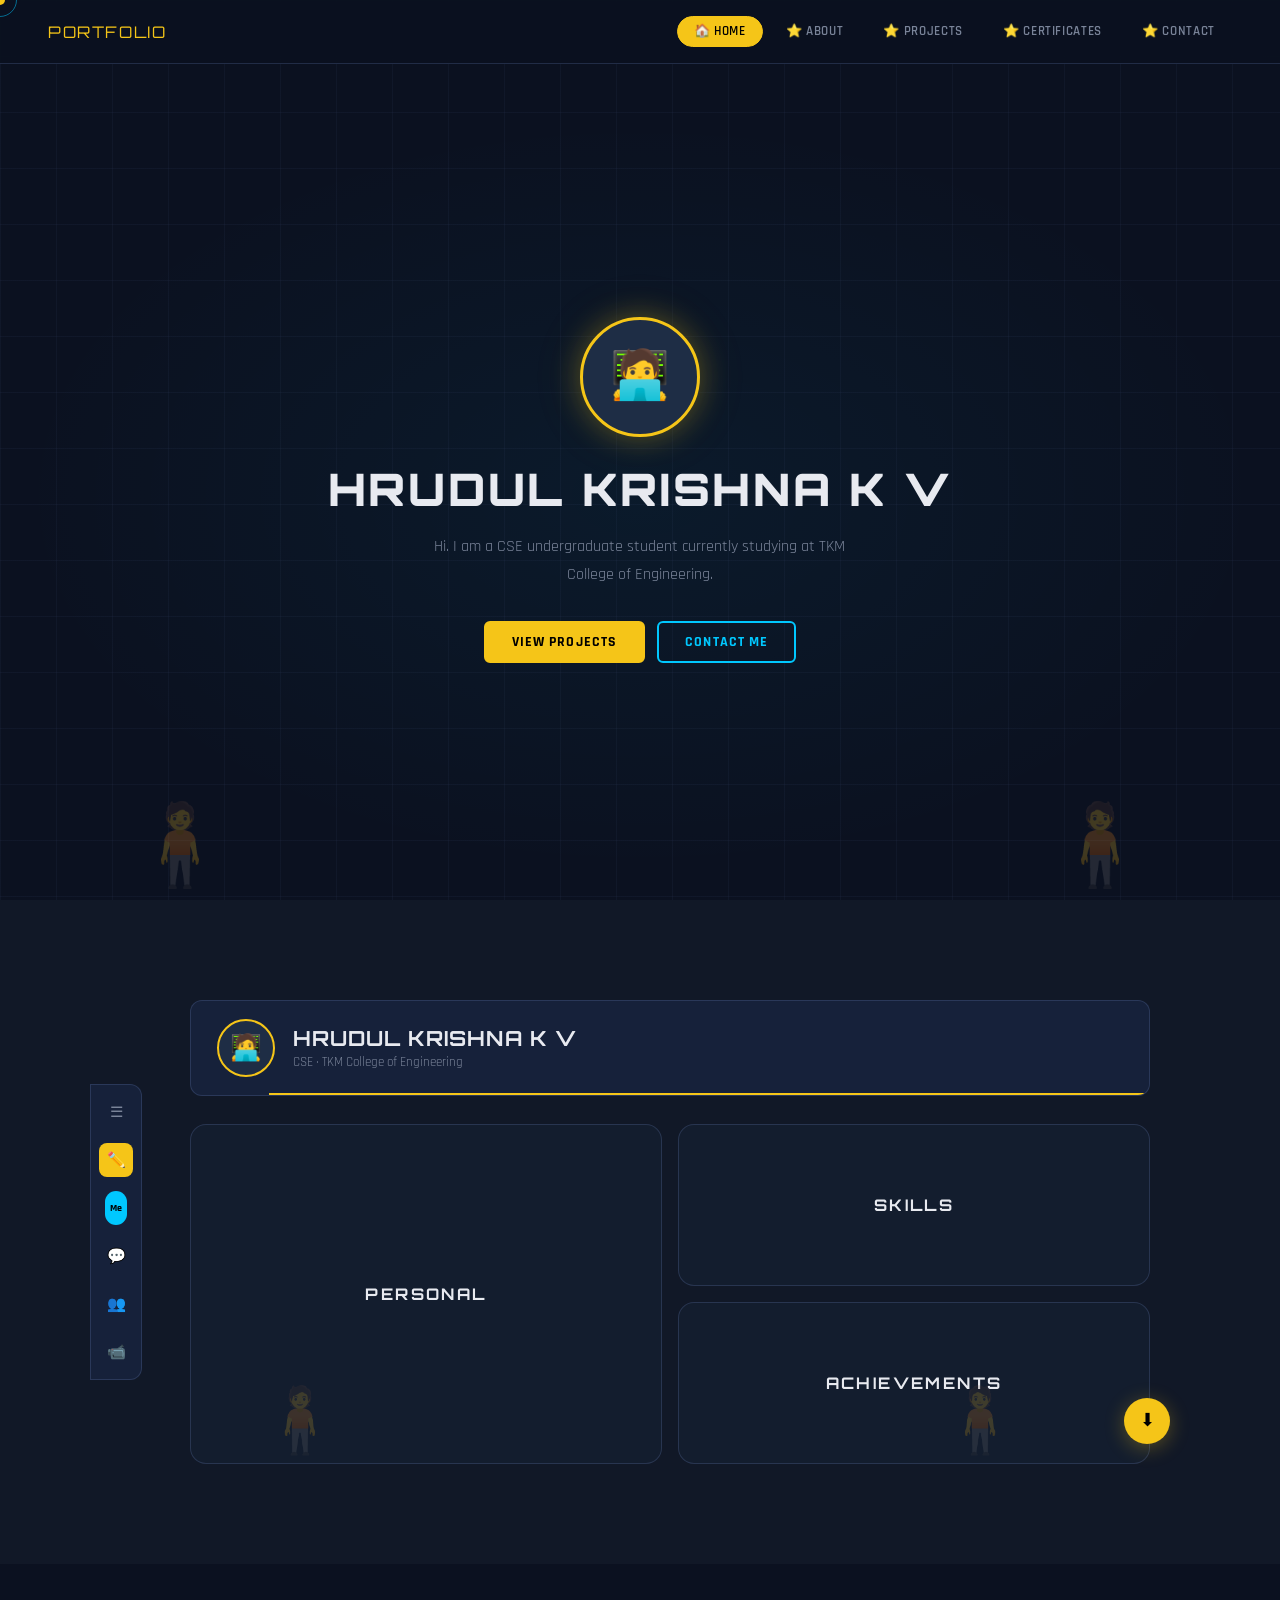
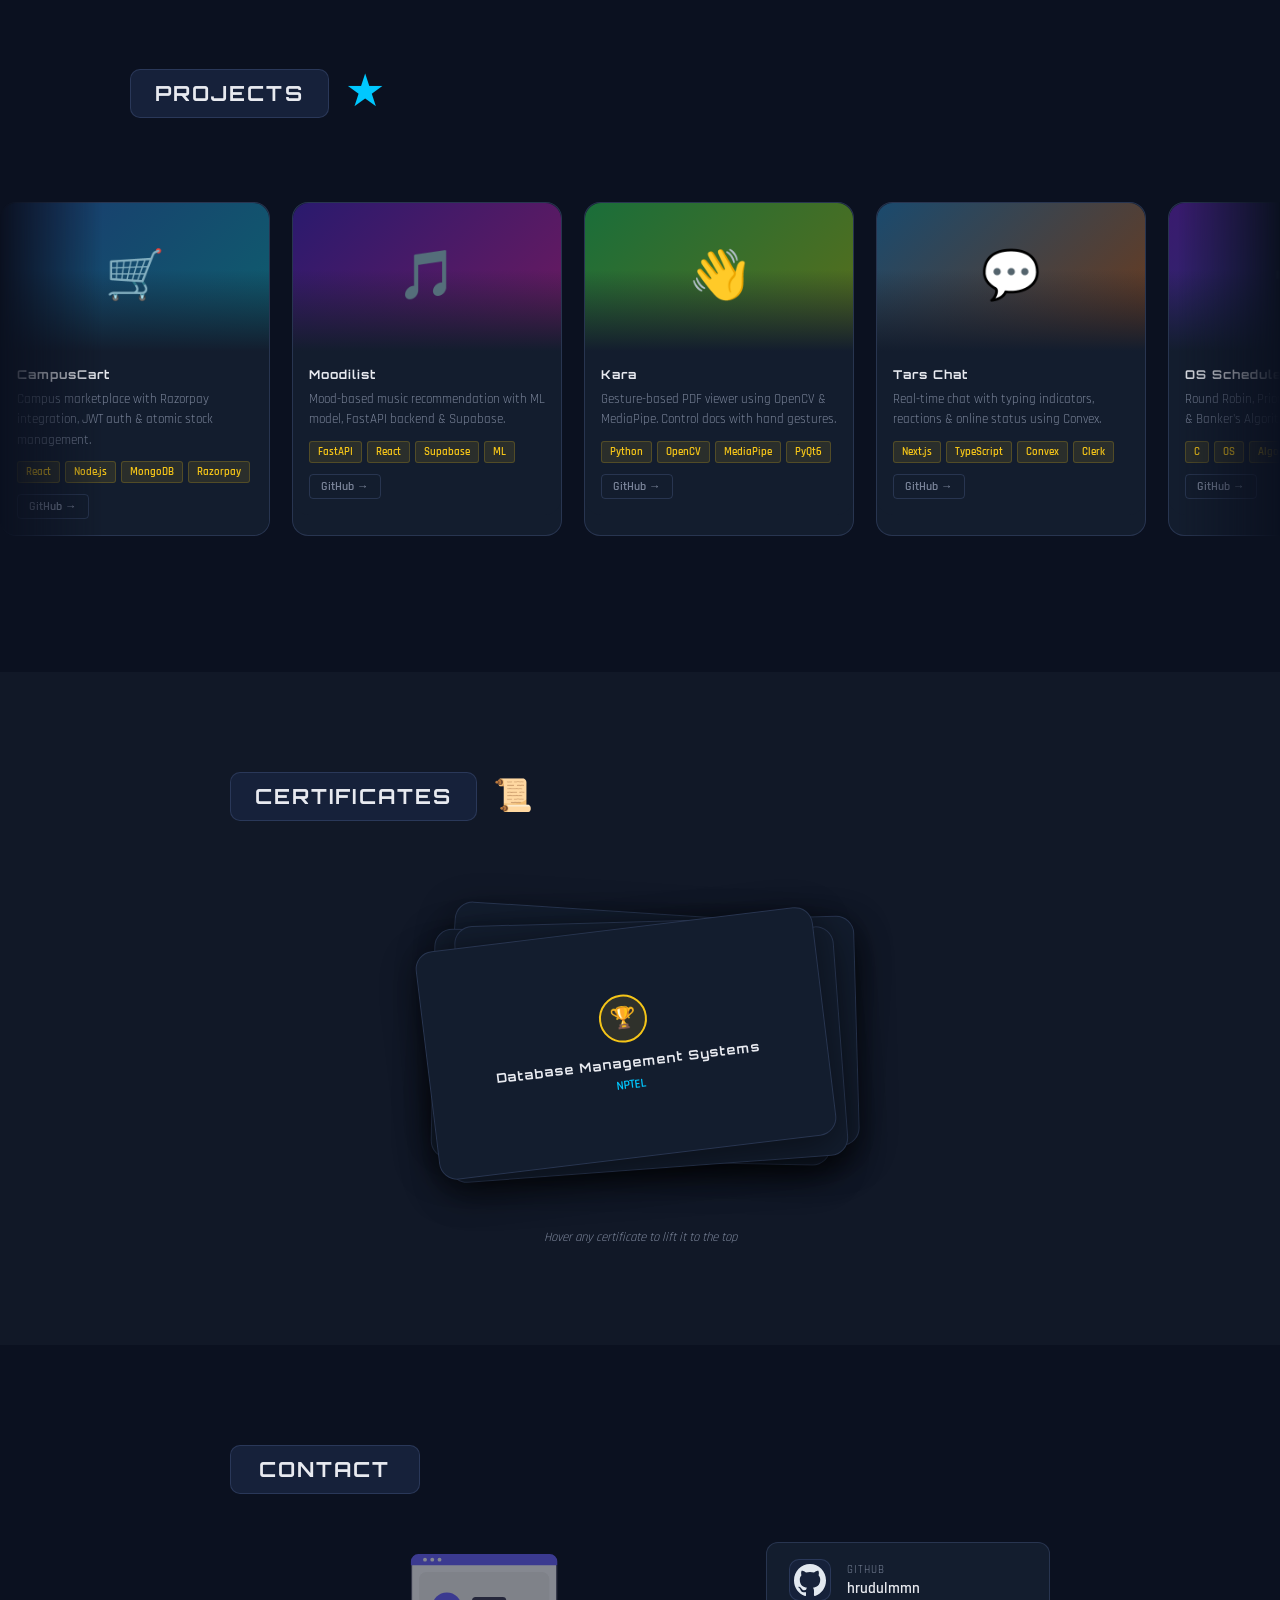
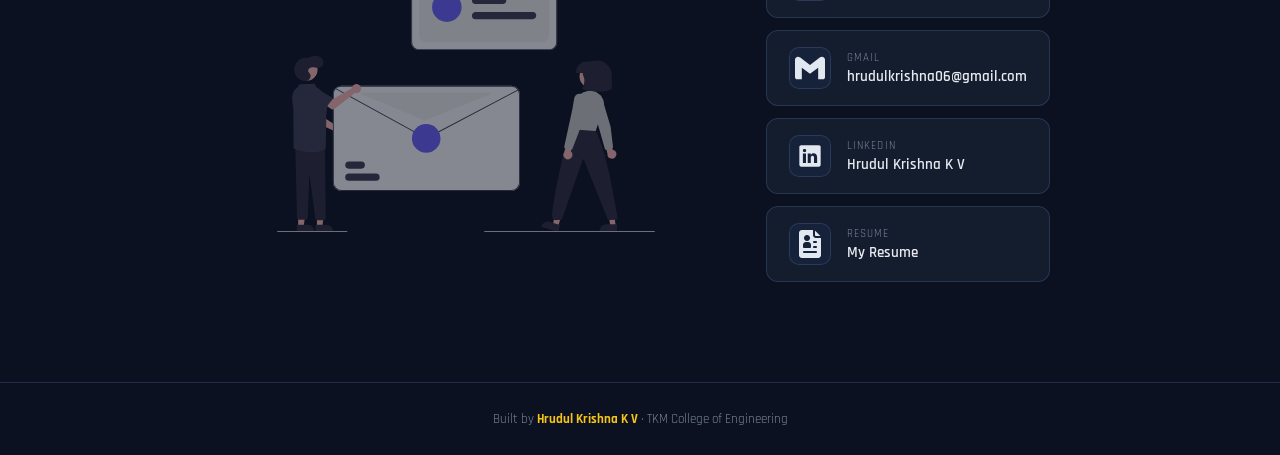
==== portfolio/index.html @ 69295b44 "vibecoded upgrade" ====
<!DOCTYPE html>
<html lang="en">
<head>
  <meta charset="UTF-8"/>
  <meta name="viewport" content="width=device-width, initial-scale=1.0"/>
  <title>Hrudul Krishna K V — Portfolio</title>

  <!-- Google Fonts -->
  <link href="https://fonts.googleapis.com/css2?family=Orbitron:wght@700;900&family=Rajdhani:wght@400;500;600;700&display=swap" rel="stylesheet"/>

  <!-- CSS — base first, then per-section -->
  <link rel="stylesheet" href="css/base.css"/>
  <link rel="stylesheet" href="css/hero.css"/>
  <link rel="stylesheet" href="css/about.css"/>
  <link rel="stylesheet" href="css/projects.css"/>
  <link rel="stylesheet" href="css/certificates.css"/>
  <link rel="stylesheet" href="css/contact.css"/>
</head>
<body>

  <!-- Custom cursor elements -->
  <div class="cursor" id="cur"></div>
  <div class="cursor-ring" id="ring"></div>

  <!-- Navigation -->
  <nav>
    <a href="#hero" class="nav-logo">PORTFOLIO</a>
    <div class="nav-links">
      <a href="#hero"         class="active">🏠 Home</a>
      <a href="#about">⭐ About</a>
      <a href="#projects">⭐ Projects</a>
      <a href="#certificates">⭐ Certificates</a>
      <a href="#contact">⭐ Contact</a>
    </div>
  </nav>

  <!-- ═══ SECTIONS ═══
       Each section lives in its own file under sections/.
       In a plain HTML setup they are pasted here directly.
       If you migrate to a framework (React / Next.js / Astro),
       each sections/*.html becomes its own component file.
  ══════════════════════ -->

  <!-- Hero -->
  <section id="hero">
    <div class="grid-bg"></div>
    <div class="hero-content">
      <div class="hero-avatar">🧑‍💻</div>
      <h1 class="hero-name">HRUDUL KRISHNA K V</h1>
      <p class="hero-sub">Hi. I am a CSE undergraduate student currently studying at TKM College of Engineering.</p>
      <div class="hero-btns">
        <a href="#projects" class="btn btn-y">View Projects</a>
        <a href="#contact"  class="btn btn-b">Contact Me</a>
      </div>
    </div>
    <div class="hero-figs">
      <div class="fig fig-l">🧍</div>
      <div class="fig fig-r">🧍</div>
    </div>
  </section>

  <!-- About -->
  <section id="about">
    <div class="about-inner">
      <div class="sidebar">
        <div class="si">☰</div>
        <div class="si active">✏️</div>
        <div class="si blue">Me</div>
        <div class="si">💬</div>
        <div class="si">👥</div>
        <div class="si">📹</div>
      </div>
      <div style="padding-left:60px;">
        <div class="about-header reveal">
          <div class="about-av">🧑‍💻</div>
          <div>
            <div class="about-name">HRUDUL KRISHNA K V</div>
            <div class="about-sub">CSE · TKM College of Engineering</div>
          </div>
        </div>
        <div class="about-grid reveal">
          <div class="acard personal"><div class="acard-label">PERSONAL</div></div>
          <div class="acard"><div class="acard-label">SKILLS</div></div>
          <div class="acard"><div class="acard-label">ACHIEVEMENTS</div></div>
        </div>
        <a href="#" class="dl-btn" title="Download Resume">⬇</a>
      </div>
      <div class="about-figs">
        <div class="afig afig-l">🧍</div>
        <div class="afig afig-r">🧍</div>
      </div>
    </div>
  </section>

  <!-- Projects -->
  <section id="projects">
    <div class="proj-inner">
      <div class="proj-header reveal">
        <div class="proj-title-box"><span>PROJECTS</span></div>
        <span class="star">★</span>
      </div>
    </div>
    <div class="stream-wrap reveal">
      <div class="stream-track" id="streamTrack"></div>
    </div>
  </section>

  <!-- Certificates -->
  <section id="certificates">
    <div class="cert-inner">
      <div class="cert-header reveal">
        <div class="cert-title-box"><span>CERTIFICATES</span></div>
        <span style="font-size:2rem;">📜</span>
      </div>
      <div class="cert-pile-area reveal" id="certPile"></div>
      <p class="cert-pile-hint">Hover any certificate to lift it to the top</p>
    </div>
  </section>

  <!-- Contact -->
  <section id="contact">
    <div class="cont-inner">
      <div class="cont-title-box reveal"><span>CONTACT</span></div>
      <div class="cont-grid reveal">
        <div class="cont-vis"><img src="images/undraw_team-chat_kjj8.svg"></div>
        <div class="cont-cards">
          <a href="https://github.com/hrudulmmn" target="_blank" class="citem">
            <div class="cicon"><img src="images/icons/github.svg"></div>
            <div><div class="clabel">GitHub</div><div class="cval">hrudulmmn</div></div>
          </a>
          <a href="mailto:hrudulkrishna06@gmail.com" class="citem">
            <div class="cicon"><img src="images/icons/gmail.svg"></div>
            <div><div class="clabel">Gmail</div><div class="cval">hrudulkrishna06@gmail.com</div></div>
          </a>
          <a href="https://linkedin.com/in/hrudul-krishna-k-v" target="_blank" class="citem">
            <div class="cicon"><img src="images/icons/linkedin.svg"></div>
            <div><div class="clabel">LinkedIn</div><div class="cval">Hrudul Krishna K V</div></div>
          </a>
          <a href="#" class="citem">
            <div class="cicon"><img src="images/icons/resume (1).png"></div>
            <div><div class="clabel">Resume</div><div class="cval">My Resume</div></div>
          </a>
        </div>
      </div>
    </div>
  </section>

  <footer>
    <p>Built by <span style="color:var(--accent);font-weight:700;">Hrudul Krishna K V</span> · TKM College of Engineering</p>
  </footer>

  <!-- JS — cursor first, then section scripts, nav last -->
  <script src="js/cursor.js"></script>
  <script src="js/projects.js"></script>
  <script src="js/certificates.js"></script>
  <script src="js/nav.js"></script>

</body>
</html>
---- portfolio/css/base.css ----
/* ── VARIABLES ── */
:root {
  --bg: #0b1120;
  --surface: #111827;
  --surface2: #16213a;
  --border: rgba(90,110,160,0.3);
  --accent: #f5c518;
  --accent2: #00c8ff;
  --text: #e8eaf0;
  --muted: #7a8499;
  --card: #131d2e;
}

/* ── RESET ── */
* { margin:0; padding:0; box-sizing:border-box; }
html { scroll-behavior:smooth; }
body {
  background: var(--bg);
  color: var(--text);
  font-family: 'Rajdhani', sans-serif;
  overflow-x: hidden;
  cursor: none;
}

/* ── CUSTOM CURSOR ── */
.cursor {
  width:10px; height:10px;
  background:var(--accent);
  border-radius:50%;
  position:fixed; pointer-events:none;
  z-index:9999;
  transform:translate(-50%,-50%);
  transition:transform .15s;
}
.cursor-ring {
  width:34px; height:34px;
  border:1.5px solid var(--accent2);
  border-radius:50%;
  position:fixed; pointer-events:none;
  z-index:9998;
  transform:translate(-50%,-50%);
  opacity:.5;
  transition:width .2s, height .2s;
}

/* ── NAV ── */
nav {
  position:fixed; top:0; left:0; right:0; z-index:200;
  display:flex; align-items:center; justify-content:space-between;
  padding:16px 48px;
  background:rgba(11,17,32,0.9);
  backdrop-filter:blur(14px);
  border-bottom:1px solid var(--border);
}
.nav-logo {
  font-family:'Orbitron',monospace;
  font-size:1rem; color:var(--accent);
  text-decoration:none; letter-spacing:.1em;
}
.nav-links { display:flex; gap:6px; }
.nav-links a {
  display:flex; align-items:center; gap:6px;
  padding:6px 16px; border-radius:20px;
  font-size:.82rem; font-weight:600; letter-spacing:.05em;
  text-decoration:none; color:var(--muted);
  border:1px solid transparent;
  transition:all .25s; text-transform:uppercase;
}
.nav-links a:hover,
.nav-links a.active { color:var(--text); background:var(--surface2); border-color:var(--border); }
.nav-links a.active  { background:var(--accent); color:#000; border-color:var(--accent); }

/* ── SHARED BUTTON ── */
.btn {
  padding:10px 26px; border-radius:6px;
  font-family:'Rajdhani', sans-serif;
  font-size:.88rem; font-weight:700; letter-spacing:.08em;
  text-decoration:none; text-transform:uppercase;
  transition:all .25s; cursor:none;
}
.btn-y { background:var(--accent); color:#000; border:2px solid var(--accent); }
.btn-y:hover { background:transparent; color:var(--accent); }
.btn-b { background:transparent; color:var(--accent2); border:2px solid var(--accent2); }
.btn-b:hover { background:var(--accent2); color:#000; }

/* ── SCROLL REVEAL ── */
.reveal { opacity:0; transform:translateY(28px); transition:opacity .7s, transform .7s; }
.reveal.visible { opacity:1; transform:none; }

/* ── KEYFRAMES ── */
@keyframes fadeUp   { from{opacity:0;transform:translateY(36px)} to{opacity:1;transform:none} }
@keyframes float    { 0%,100%{transform:translateY(0)} 50%{transform:translateY(-12px)} }
@keyframes spin     { from{transform:rotate(0)} to{transform:rotate(360deg)} }
@keyframes walkR    { from{transform:translateX(0)} to{transform:translateX(70px)} }
@keyframes walkL    { from{transform:scaleX(-1) translateX(0)} to{transform:scaleX(-1) translateX(70px)} }
@keyframes walkToCenter  { from{transform:translateX(0)} to{transform:translateX(90px)} }
@keyframes walkToCenterR { from{transform:scaleX(-1) translateX(0)} to{transform:scaleX(-1) translateX(90px)} }
@keyframes streamLeft    { 0%{transform:translateX(0)} 100%{transform:translateX(-50%)} }
---- portfolio/css/hero.css ----
/* ── HERO ── */
#hero {
  min-height:100vh;
  display:flex; flex-direction:column;
  align-items:center; justify-content:center;
  position:relative; overflow:hidden; padding-top:80px;
}

.grid-bg {
  position:absolute; inset:0;
  background:radial-gradient(ellipse 70% 60% at 50% 55%, rgba(0,200,255,.05) 0%, transparent 70%);
}
.grid-bg::before {
  content:''; position:absolute; inset:0;
  background-image:
    linear-gradient(rgba(90,110,160,.07) 1px, transparent 1px),
    linear-gradient(90deg, rgba(90,110,160,.07) 1px, transparent 1px);
  background-size:56px 56px;
}

.hero-content {
  position:relative; z-index:2;
  text-align:center;
  animation:fadeUp .9s ease both;
}

.hero-avatar {
  width:120px; height:120px; border-radius:50%;
  border:3px solid var(--accent);
  box-shadow:0 0 30px rgba(245,197,24,.3), 0 0 60px rgba(245,197,24,.08);
  margin:0 auto 24px;
  background:#1e2d45;
  display:flex; align-items:center; justify-content:center;
  font-size:3rem; overflow:hidden;
}
.hero-avatar img { width:100%; height:100%; object-fit:cover; }

.hero-name {
  font-family:'Orbitron', monospace;
  font-size:clamp(1.6rem, 3.5vw, 2.8rem);
  font-weight:900; letter-spacing:.06em; margin-bottom:16px;
}

.hero-sub {
  font-size:1rem; color:var(--muted);
  max-width:460px; margin:0 auto 32px; line-height:1.75;
}

.hero-btns { display:flex; gap:12px; justify-content:center; flex-wrap:wrap; }

/* Walking figures */
.hero-figs {
  position:absolute; bottom:0; left:0; right:0;
  display:flex; justify-content:space-between;
  padding:0 60px; pointer-events:none;
}
.fig { font-size:5rem; opacity:.22; }
.fig-l { animation:walkR 3s ease-in-out forwards; }
.fig-r { animation:walkL 3s ease-in-out forwards; }
---- portfolio/css/about.css ----
/* ── ABOUT ── */
#about {
  background:var(--surface);
  padding:100px 0;
  position:relative; overflow:hidden;
}

.about-inner {
  max-width:1100px; margin:0 auto;
  padding:0 40px; position:relative;
}

/* Sidebar */
.sidebar {
  position:absolute; left:0; top:50%; transform:translateY(-50%);
  background:var(--surface2); border:1px solid var(--border);
  border-radius:0 12px 12px 0; padding:10px 8px;
  display:flex; flex-direction:column; gap:14px; align-items:center; z-index:2;
}
.si {
  width:34px; height:34px;
  display:flex; align-items:center; justify-content:center;
  border-radius:8px; font-size:.95rem; color:var(--muted);
}
.si.active { background:var(--accent); color:#000; }
.si.blue {
  background:var(--accent2); color:#000;
  font-size:.6rem; font-weight:700;
  border-radius:20px; padding:2px 5px; width:auto;
}

/* Header bar */
.about-header {
  display:flex; align-items:center; gap:18px;
  background:var(--surface2); border:1px solid var(--border);
  border-radius:12px; padding:18px 26px;
  margin-bottom:28px; position:relative; overflow:hidden;
}
.about-header::after {
  content:''; position:absolute; bottom:0; left:78px; right:0;
  height:2px; background:var(--accent);
}
.about-av {
  width:58px; height:58px; border-radius:50%;
  border:2px solid var(--accent); background:#1e2d45;
  display:flex; align-items:center; justify-content:center;
  font-size:1.6rem; flex-shrink:0;
}
.about-name {
  font-family:'Orbitron', monospace;
  font-size:1.3rem; font-weight:700; letter-spacing:.05em;
}
.about-sub { color:var(--muted); font-size:.82rem; margin-top:3px; }

/* Grid — tall left card, two stacked right (matches Figma) */
.about-grid {
  display:grid;
  grid-template-columns:1fr 1fr;
  grid-template-rows:1fr 1fr;
  gap:16px; height:340px;
}
.acard {
  background:var(--card); border:1px solid var(--border);
  border-radius:16px; padding:28px;
  position:relative; overflow:hidden;
  transition:border-color .3s, transform .3s;
  display:flex; align-items:center; justify-content:center;
}
.acard:hover { border-color:var(--accent2); transform:translateY(-4px); }
.acard.personal { grid-row:1/3; }
.acard-label {
  font-family:'Orbitron', monospace;
  font-size:1rem; font-weight:700; letter-spacing:.15em; color:var(--text);
}

/* Download button */
.dl-btn {
  position:absolute; bottom:20px; right:20px;
  width:46px; height:46px; background:var(--accent); border-radius:50%;
  display:flex; align-items:center; justify-content:center;
  font-size:1.1rem; cursor:none; text-decoration:none; color:#000;
  transition:transform .2s, box-shadow .2s;
  box-shadow:0 4px 20px rgba(245,197,24,.3); z-index:5;
}
.dl-btn:hover { transform:scale(1.15); box-shadow:0 0 24px rgba(245,197,24,.6); }

/* Walking figures */
.about-figs {
  position:absolute; bottom:0; left:80px; right:80px;
  display:flex; justify-content:space-between; pointer-events:none;
}
.afig { font-size:4rem; opacity:.18; }
.afig-l { animation:walkToCenter 4s ease-in-out forwards; }
.afig-r { animation:walkToCenterR 4s ease-in-out forwards; }
---- portfolio/css/projects.css ----
/* ── PROJECTS ── */
#projects {
  background:var(--bg);
  padding:100px 0; overflow:hidden;
}

.proj-inner { max-width:1100px; margin:0 auto; padding:0 40px; }

.proj-header { display:flex; align-items:center; gap:16px; margin-bottom:44px; }

.proj-title-box {
  background:var(--surface2); border:1px solid var(--border);
  border-radius:10px; padding:10px 24px;
}
.proj-title-box span {
  font-family:'Orbitron', monospace;
  font-size:1.3rem; font-weight:700; letter-spacing:.1em;
}

.star {
  color:var(--accent2); font-size:2.8rem;
  animation:spin 8s linear infinite; display:inline-block;
}

/* Stream — fade edges */
.stream-wrap {
  position:relative; overflow:hidden; padding:36px 0;
  mask-image:linear-gradient(90deg, transparent 0%, black 8%, black 92%, transparent 100%);
  -webkit-mask-image:linear-gradient(90deg, transparent 0%, black 8%, black 92%, transparent 100%);
}
.stream-track {
  display:flex; gap:22px;
  animation:streamLeft 30s linear infinite;
  width:max-content;
}

/* Project card */
.pcard {
  flex-shrink:0; width:270px;
  background:var(--card); border:1px solid var(--border);
  border-radius:16px; overflow:visible;
  transition:transform .45s cubic-bezier(.34,1.56,.64,1), box-shadow .4s, border-color .3s;
  position:relative; cursor:none;
}
.pcard:hover {
  transform:scale(1.2) translateY(-18px);
  box-shadow:0 32px 64px rgba(0,200,255,.2), 0 0 0 1.5px var(--accent2);
  border-color:var(--accent2);
  z-index:10;
}

.pcard-thumb {
  height:148px; border-radius:16px 16px 0 0;
  position:relative; overflow:hidden;
  display:flex; align-items:center; justify-content:center; font-size:3rem;
}
.pcard-thumb::after {
  content:''; position:absolute; inset:0;
  background:linear-gradient(0deg, var(--card) 0%, transparent 55%);
}

.pcard-body {
  padding:16px; border-radius:0 0 16px 16px; background:var(--card);
}
.pcard-name {
  font-family:'Orbitron', monospace;
  font-size:.76rem; font-weight:700; letter-spacing:.08em; margin-bottom:7px;
}
.pcard-desc { font-size:.8rem; color:var(--muted); line-height:1.6; margin-bottom:11px; }

.ptags { display:flex; flex-wrap:wrap; gap:5px; }
.ptag {
  font-size:.67rem; padding:3px 8px; border-radius:3px;
  background:rgba(245,197,24,.1); color:var(--accent);
  border:1px solid rgba(245,197,24,.2); font-weight:600;
}

.plinks { display:flex; gap:8px; margin-top:11px; }
.plink {
  font-size:.72rem; padding:4px 11px; border-radius:4px;
  text-decoration:none; border:1px solid var(--border);
  color:var(--muted); transition:all .2s; font-weight:600;
}
.plink:hover { border-color:var(--accent2); color:var(--accent2); }
---- portfolio/css/certificates.css ----
/* ── CERTIFICATES ── */
#certificates {
  background:var(--surface);
  padding:100px 0;
}

.cert-inner { max-width:900px; margin:0 auto; padding:0 40px; }

.cert-header { display:flex; align-items:center; gap:16px; margin-bottom:50px; }

.cert-title-box {
  background:var(--surface2); border:1px solid var(--border);
  border-radius:10px; padding:10px 24px;
}
.cert-title-box span {
  font-family:'Orbitron', monospace;
  font-size:1.3rem; font-weight:700; letter-spacing:.1em;
}

/* Pile area */
.cert-pile-area {
  position:relative; height:340px;
  display:flex; align-items:center; justify-content:center;
}

.cert-pile-hint {
  text-align:center; color:var(--muted);
  font-size:.8rem; margin-top:18px; font-style:italic;
}

/* Individual certificate card — transform & z-index set via JS */
.ccard {
  position:absolute;
  width:400px; height:230px;
  background:var(--card); border:1px solid var(--border);
  border-radius:18px;
  display:flex; flex-direction:column; align-items:center; justify-content:center;
  padding:26px;
  box-shadow:0 10px 36px rgba(0,0,0,.45);
  cursor:none;
  transition:transform .5s cubic-bezier(.34,1.56,.64,1), box-shadow .4s, border-color .3s;
  left:50%; top:50%;
}
.ccard:hover {
  transform:translate(-50%,-68%) rotate(0deg) scale(1.06) !important;
  box-shadow:0 36px 72px rgba(0,200,255,.22);
  border-color:var(--accent2);
  z-index:30 !important;
}

.cbadge {
  width:48px; height:48px; border-radius:50%;
  background:rgba(245,197,24,.12); border:2px solid var(--accent);
  display:flex; align-items:center; justify-content:center;
  font-size:1.3rem; margin-bottom:12px;
}
.ctitle {
  font-family:'Orbitron', monospace;
  font-size:.8rem; font-weight:700; letter-spacing:.08em;
  text-align:center; margin-bottom:6px;
}
.cissuer { font-size:.78rem; color:var(--accent2); font-weight:600; }
---- portfolio/css/contact.css ----
/* ── CONTACT ── */
#contact {
  background:var(--bg);
  padding:100px 0;
}

.cont-inner { max-width:900px; margin:0 auto; padding:0 40px; }

.cont-title-box {
  background:var(--surface2); border:1px solid var(--border);
  border-radius:10px; padding:10px 28px;
  display:inline-block; margin-bottom:48px;
}
.cont-title-box span {
  font-family:'Orbitron', monospace;
  font-size:1.3rem; font-weight:700; letter-spacing:.1em;
}

.cont-grid {
  display:grid; grid-template-columns:2fr 1.2fr;
  gap:64px; align-items:center;
}

.cont-vis {
  font-size:7rem; opacity:.5;
  text-align:center; animation:float 5s ease-in-out infinite;
}

.cont-vis img{
  max-width:80%;
  max-height: 100%;
  object-fit: contain;
}

.cont-cards { display:flex; flex-direction:column; gap:12px; }

.citem {
  display:flex; align-items:center; gap:16px;
  padding:16px 22px; background:var(--card);
  border:1px solid var(--border); border-radius:12px;
  text-decoration:none; color:var(--text);
  transition:all .25s; cursor:none;
}
.citem img{
  max-width: 80%;
  max-height: 80%;
  object-fit: contain;
}
.citem:hover {
  border-color:var(--accent2);
  transform:translateX(8px);
  background:var(--surface2);
}

.cicon {
  width:42px; height:42px; border-radius:10px;
  background:var(--surface2); border:1px solid var(--border);
  display:flex; align-items:center; justify-content:center;
  font-size:1.2rem; flex-shrink:0;
}
.clabel {
  font-size:.68rem; color:var(--muted);
  text-transform:uppercase; letter-spacing:.1em; margin-bottom:2px;
}
.cval { font-size:.92rem; font-weight:600; }

/* ── FOOTER ── */
footer {
  text-align:center; padding:28px;
  color:var(--muted); font-size:.8rem;
  border-top:1px solid var(--border);
}
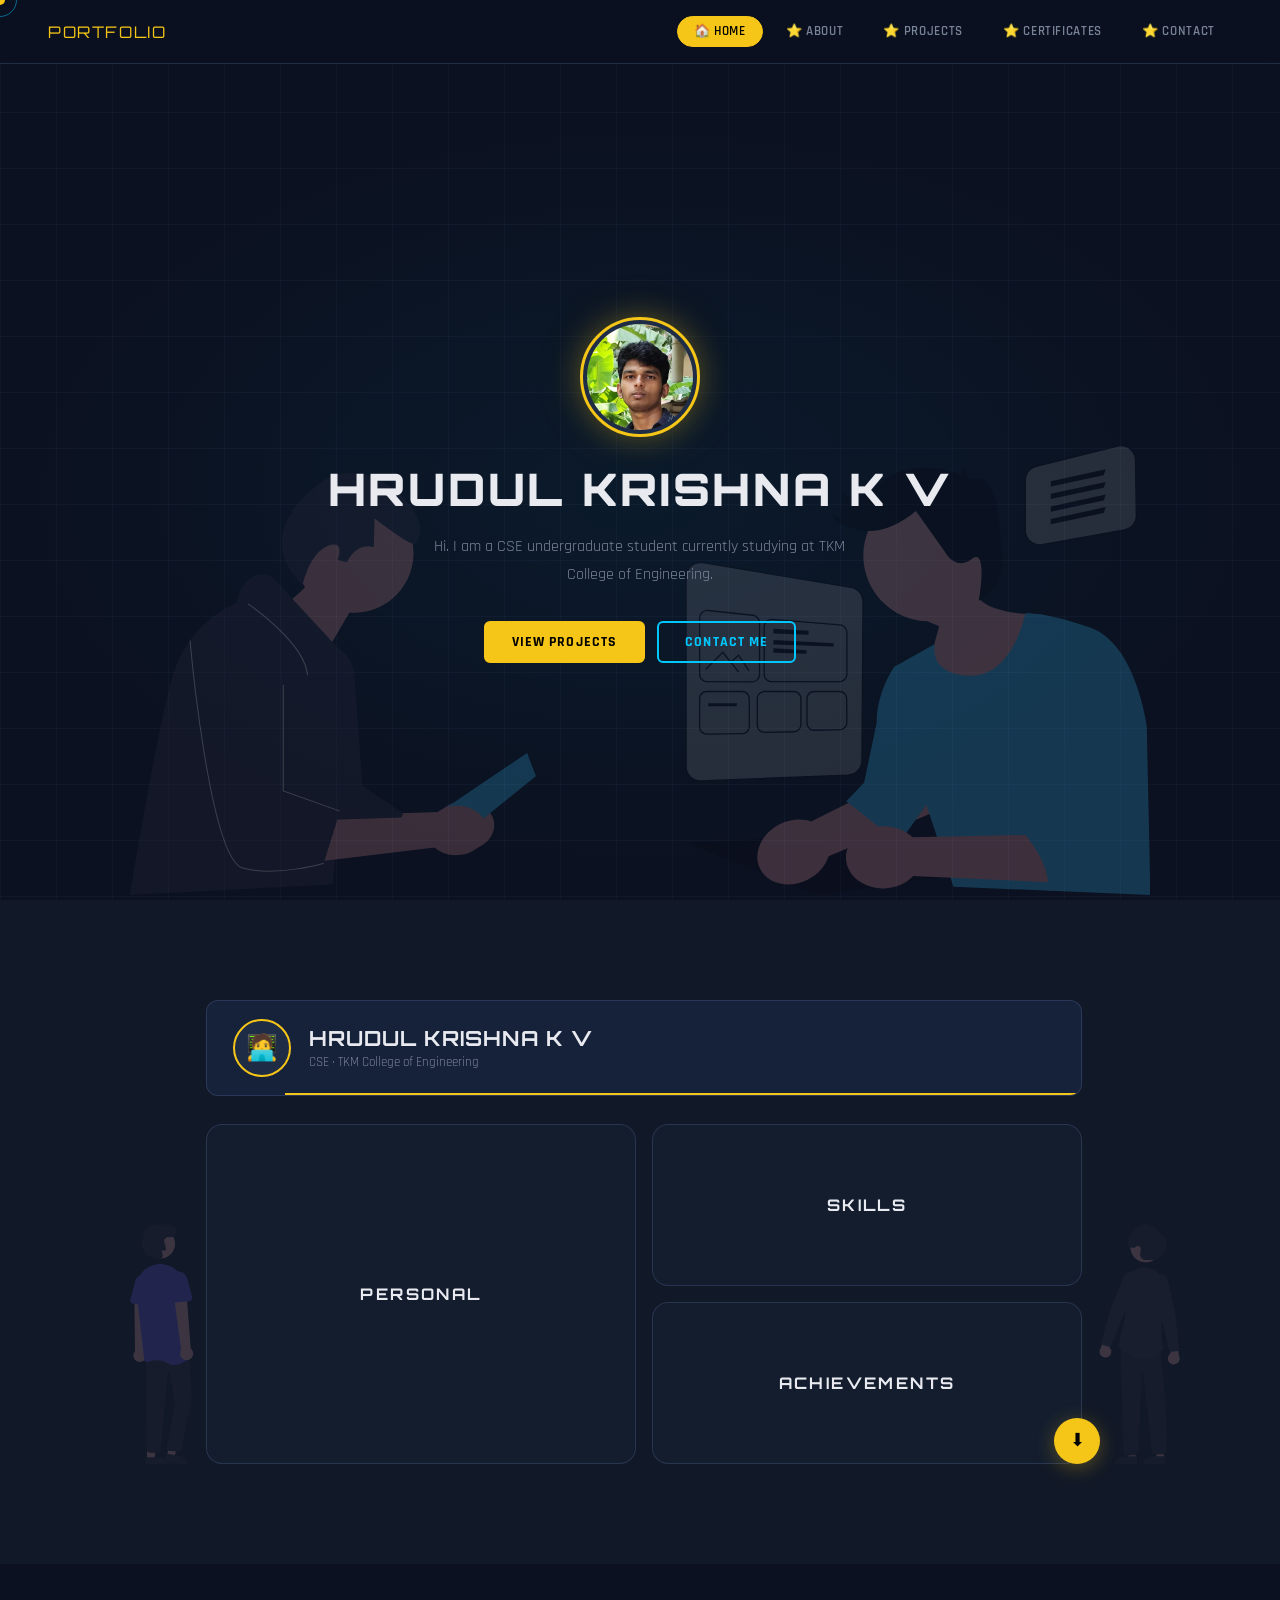
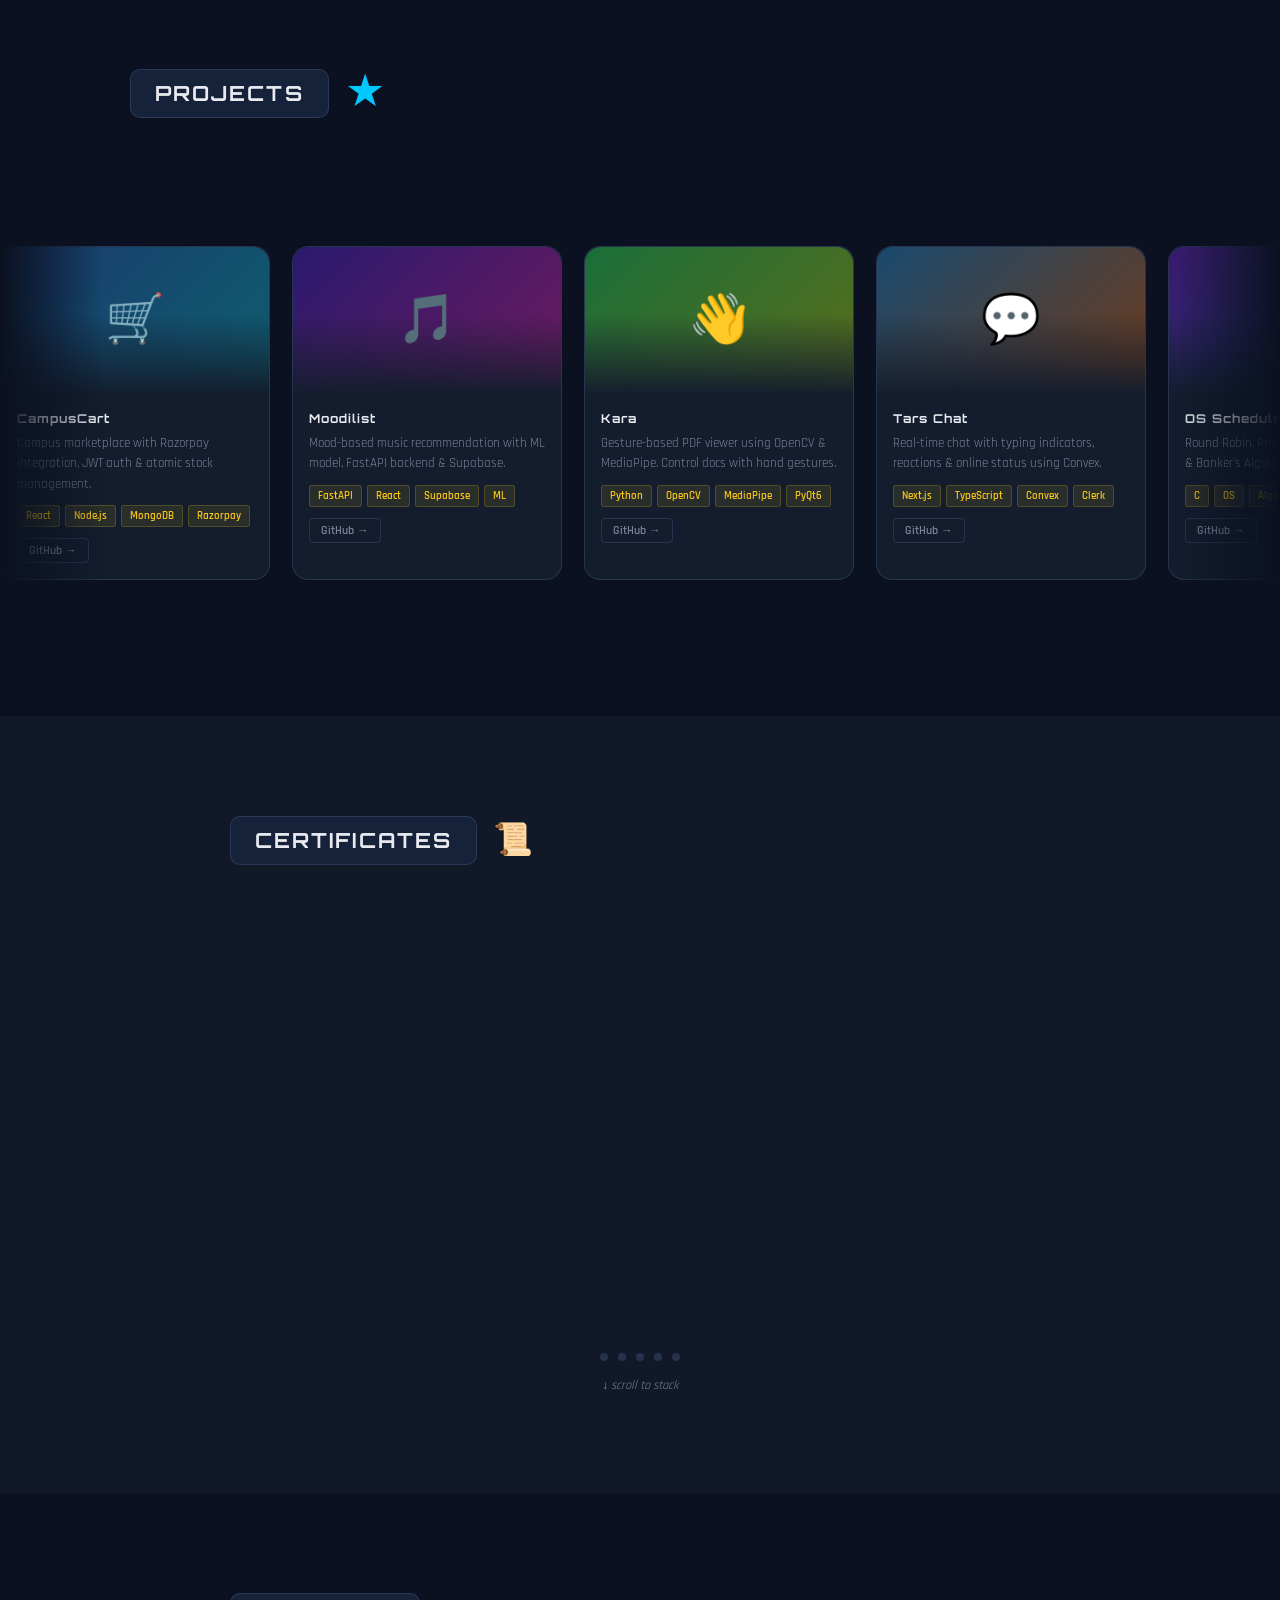
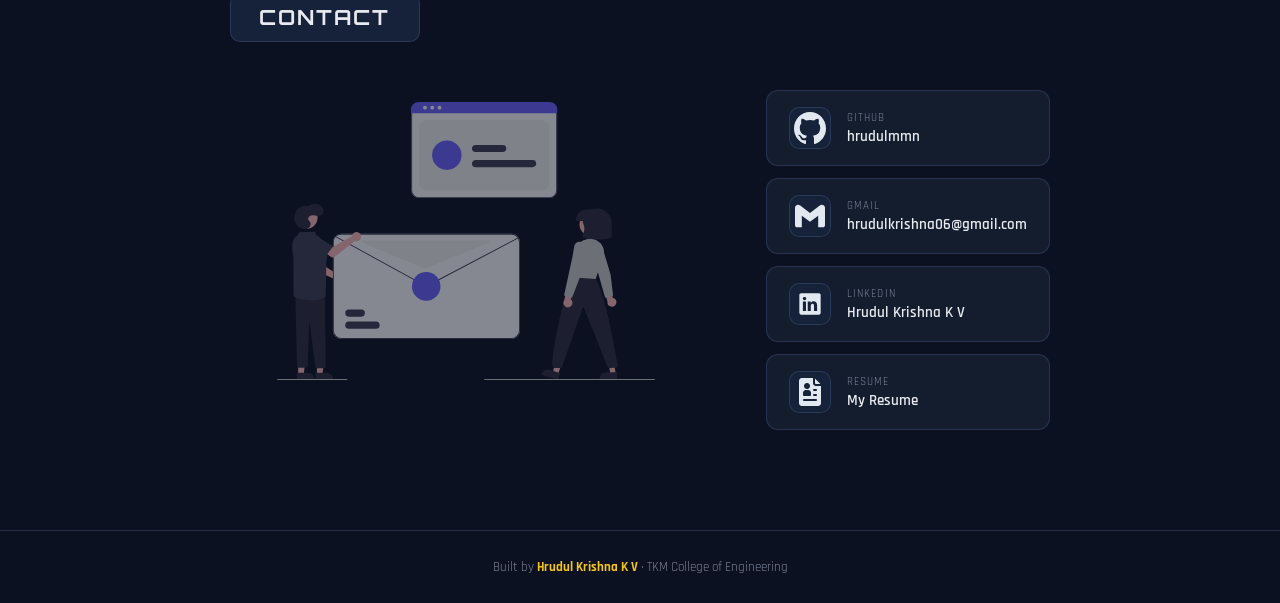
==== commit e2ff92e0: "changes made" ====
--- a/portfolio/index.html
+++ b/portfolio/index.html
@@ -45,7 +45,7 @@
   <section id="hero">
     <div class="grid-bg"></div>
     <div class="hero-content">
-      <div class="hero-avatar">🧑‍💻</div>
+      <div class="hero-avatar"><img src="images/me.jpg"></div>
       <h1 class="hero-name">HRUDUL KRISHNA K V</h1>
       <p class="hero-sub">Hi. I am a CSE undergraduate student currently studying at TKM College of Engineering.</p>
       <div class="hero-btns">
@@ -54,23 +54,15 @@
       </div>
     </div>
     <div class="hero-figs">
-      <div class="fig fig-l">🧍</div>
-      <div class="fig fig-r">🧍</div>
+      <div class="fig fig-l"><img src="images/hero1.svg"></div>
+      <div class="fig fig-r"><img src="images/hero2.svg" style="transform: scaleX(-1); height: 450px; width: auto;"></div>
     </div>
   </section>
 
   <!-- About -->
   <section id="about">
     <div class="about-inner">
-      <div class="sidebar">
-        <div class="si">☰</div>
-        <div class="si active">✏️</div>
-        <div class="si blue">Me</div>
-        <div class="si">💬</div>
-        <div class="si">👥</div>
-        <div class="si">📹</div>
-      </div>
-      <div style="padding-left:60px;">
+      <div style="padding-left: 16px; padding-right: 8px;">
         <div class="about-header reveal">
           <div class="about-av">🧑‍💻</div>
           <div>
@@ -86,8 +78,8 @@
         <a href="#" class="dl-btn" title="Download Resume">⬇</a>
       </div>
       <div class="about-figs">
-        <div class="afig afig-l">🧍</div>
-        <div class="afig afig-r">🧍</div>
+        <img src="images/person1.svg" class="afig afig-l">
+        <img src="images/person2.svg" class="afig afig-r">
       </div>
     </div>
   </section>
@@ -106,16 +98,17 @@
   </section>
 
   <!-- Certificates -->
-  <section id="certificates">
-    <div class="cert-inner">
-      <div class="cert-header reveal">
-        <div class="cert-title-box"><span>CERTIFICATES</span></div>
-        <span style="font-size:2rem;">📜</span>
-      </div>
-      <div class="cert-pile-area reveal" id="certPile"></div>
-      <p class="cert-pile-hint">Hover any certificate to lift it to the top</p>
+<section id="certificates">
+  <div class="cert-inner">
+    <div class="cert-header reveal">
+      <div class="cert-title-box"><span>CERTIFICATES</span></div>
+      <span style="font-size:2rem;">📜</span>
     </div>
-  </section>
+    <div class="cert-pile-area" id="certPile"></div>
+    <div class="cert-dots" id="certDots"></div>
+    <p class="cert-pile-hint" id="certHint">↓ scroll to stack</p>
+  </div>
+</section>
 
   <!-- Contact -->
   <section id="contact">
--- a/portfolio/css/base.css
+++ b/portfolio/css/base.css
@@ -96,3 +96,11 @@
 @keyframes walkToCenter  { from{transform:translateX(0)} to{transform:translateX(90px)} }
 @keyframes walkToCenterR { from{transform:scaleX(-1) translateX(0)} to{transform:scaleX(-1) translateX(90px)} }
 @keyframes streamLeft    { 0%{transform:translateX(0)} 100%{transform:translateX(-50%)} }
+@keyframes walkToContentL {
+  0%   { transform: translateX(0px); }
+  100% { transform: translateX(35px); }  /* tweak 60px to taste */
+}
+@keyframes walkToContentR {
+  0%   { transform: translateX(0px); }
+  100% { transform: translateX(-10px); } /* negative = walks left */
+}
--- a/portfolio/css/hero.css
+++ b/portfolio/css/hero.css
@@ -33,7 +33,7 @@
   display:flex; align-items:center; justify-content:center;
   font-size:3rem; overflow:hidden;
 }
-.hero-avatar img { width:100%; height:100%; object-fit:cover; }
+.hero-avatar img { width:100%; height:100%; object-fit:cover; padding: 4px; border-radius: 100%; }
 
 .hero-name {
   font-family:'Orbitron', monospace;
@@ -50,10 +50,10 @@
 
 /* Walking figures */
 .hero-figs {
-  position:absolute; bottom:0; left:0; right:0;
+  position:absolute; bottom: -1px; left:0; right:0;
   display:flex; justify-content:space-between;
   padding:0 60px; pointer-events:none;
 }
-.fig { font-size:5rem; opacity:.22; }
-.fig-l { animation:walkR 3s ease-in-out forwards; }
-.fig-r { animation:walkL 3s ease-in-out forwards; }
+.fig { max-width: 25%; max-height: 25%; opacity:.22; }
+.fig-l { animation:walkR 3s ease-in-out forwards; margin-top: auto;  }
+.fig-r { animation:walkL 3s ease-in-out forwards; margin-top: auto;}
--- a/portfolio/css/about.css
+++ b/portfolio/css/about.css
@@ -7,7 +7,7 @@
 
 .about-inner {
   max-width:1100px; margin:0 auto;
-  padding:0 40px; position:relative;
+  padding:0 100px; position:relative;
 }
 
 /* Sidebar */
@@ -75,7 +75,7 @@
 
 /* Download button */
 .dl-btn {
-  position:absolute; bottom:20px; right:20px;
+  position:absolute; bottom:0px; right:90px;
   width:46px; height:46px; background:var(--accent); border-radius:50%;
   display:flex; align-items:center; justify-content:center;
   font-size:1.1rem; cursor:none; text-decoration:none; color:#000;
@@ -86,9 +86,10 @@
 
 /* Walking figures */
 .about-figs {
-  position:absolute; bottom:0; left:80px; right:80px;
+  position:absolute; bottom:0; left:0px; right:0px;
   display:flex; justify-content:space-between; pointer-events:none;
+  align-items: flex-end; overflow: hidden;
 }
-.afig { font-size:4rem; opacity:.18; }
-.afig-l { animation:walkToCenter 4s ease-in-out forwards; }
-.afig-r { animation:walkToCenterR 4s ease-in-out forwards; }
+.afig {  opacity:.18; height: 240px; width: auto; vertical-align: bottom; }
+.afig-l { animation:walkToContentL 4s ease-in-out forwards; margin-right: auto; }
+.afig-r { animation:walkToContentR 4s ease-in-out forwards; margin-left: auto; }
--- a/portfolio/css/projects.css
+++ b/portfolio/css/projects.css
@@ -1,7 +1,7 @@
 /* ── PROJECTS ── */
 #projects {
   background:var(--bg);
-  padding:100px 0; overflow:hidden;
+  padding:100px 0;
 }
 
 .proj-inner { max-width:1100px; margin:0 auto; padding:0 40px; }
@@ -24,7 +24,7 @@
 
 /* Stream — fade edges */
 .stream-wrap {
-  position:relative; overflow:hidden; padding:36px 0;
+  position:relative; overflow-x:hidden; padding:36px 0; overflow-y: visible;padding-top: 80px;
   mask-image:linear-gradient(90deg, transparent 0%, black 8%, black 92%, transparent 100%);
   -webkit-mask-image:linear-gradient(90deg, transparent 0%, black 8%, black 92%, transparent 100%);
 }
@@ -32,6 +32,7 @@
   display:flex; gap:22px;
   animation:streamLeft 30s linear infinite;
   width:max-content;
+  overflow: visible;
 }
 
 /* Project card */
--- a/portfolio/css/certificates.css
+++ b/portfolio/css/certificates.css
@@ -1,62 +1,84 @@
 /* ── CERTIFICATES ── */
 #certificates {
-  background:var(--surface);
-  padding:100px 0;
+  background: var(--surface);
+  padding: 100px 0;
 }
 
-.cert-inner { max-width:900px; margin:0 auto; padding:0 40px; }
+.cert-inner { max-width: 900px; margin: 0 auto; padding: 0 40px; }
 
-.cert-header { display:flex; align-items:center; gap:16px; margin-bottom:50px; }
+.cert-header { display: flex; align-items: center; gap: 16px; margin-bottom: 48px; }
 
 .cert-title-box {
-  background:var(--surface2); border:1px solid var(--border);
-  border-radius:10px; padding:10px 24px;
+  background: var(--surface2); border: 1px solid var(--border);
+  border-radius: 10px; padding: 10px 24px;
 }
 .cert-title-box span {
-  font-family:'Orbitron', monospace;
-  font-size:1.3rem; font-weight:700; letter-spacing:.1em;
+  font-family: 'Orbitron', monospace;
+  font-size: 1.3rem; font-weight: 700; letter-spacing: .1em;
 }
 
-/* Pile area */
+/* Pile area — cards stack inside here */
 .cert-pile-area {
-  position:relative; height:340px;
-  display:flex; align-items:center; justify-content:center;
+  position: relative;
+  height: 420px;
 }
 
-.cert-pile-hint {
-  text-align:center; color:var(--muted);
-  font-size:.8rem; margin-top:18px; font-style:italic;
+/* Individual card — fills the pile area */
+.ccard {
+  position: absolute;
+  inset: 0;
+  border-radius: 22px;
+  background: var(--card);
+  border: 1px solid var(--border);
+  box-shadow: 0 20px 60px rgba(0, 0, 0, .55);
+  display: flex;
+  align-items: flex-end;
+  padding: 36px 44px;
+  will-change: transform, opacity;
+  pointer-events: none;
+  opacity: 0;
 }
 
-/* Individual certificate card — transform & z-index set via JS */
-.ccard {
-  position:absolute;
-  width:400px; height:230px;
-  background:var(--card); border:1px solid var(--border);
-  border-radius:18px;
-  display:flex; flex-direction:column; align-items:center; justify-content:center;
-  padding:26px;
-  box-shadow:0 10px 36px rgba(0,0,0,.45);
-  cursor:none;
-  transition:transform .5s cubic-bezier(.34,1.56,.64,1), box-shadow .4s, border-color .3s;
-  left:50%; top:50%;
+/* Once fully landed, enable hover interactions */
+.ccard.landed {
+  pointer-events: auto;
+  transition: box-shadow .35s ease, border-color .3s ease;
 }
-.ccard:hover {
-  transform:translate(-50%,-68%) rotate(0deg) scale(1.06) !important;
-  box-shadow:0 36px 72px rgba(0,200,255,.22);
-  border-color:var(--accent2);
-  z-index:30 !important;
+.ccard.landed:hover {
+  box-shadow: 0 44px 88px rgba(0, 200, 255, .2) !important;
+  border-color: var(--accent2) !important;
 }
 
+.ccard-inner { width: 100%; }
+
+.cmeta { display: flex; align-items: center; gap: 12px; margin-bottom: 12px; }
+
 .cbadge {
-  width:48px; height:48px; border-radius:50%;
-  background:rgba(245,197,24,.12); border:2px solid var(--accent);
-  display:flex; align-items:center; justify-content:center;
-  font-size:1.3rem; margin-bottom:12px;
+  width: 44px; height: 44px; border-radius: 50%;
+  background: rgba(245, 197, 24, .12); border: 2px solid var(--accent);
+  display: flex; align-items: center; justify-content: center;
+  font-size: 1.2rem; flex-shrink: 0;
 }
+
+.cissuer { font-size: .72rem; color: var(--accent2); font-weight: 700; letter-spacing: .07em; text-transform: uppercase; }
+
 .ctitle {
-  font-family:'Orbitron', monospace;
-  font-size:.8rem; font-weight:700; letter-spacing:.08em;
-  text-align:center; margin-bottom:6px;
+  font-family: 'Orbitron', monospace;
+  font-size: 1.1rem; font-weight: 700; letter-spacing: .05em;
+  line-height: 1.35; margin-bottom: 18px;
 }
-.cissuer { font-size:.78rem; color:var(--accent2); font-weight:600; }
+
+.cbar { height: 3px; width: 56px; border-radius: 99px; background: var(--accent); opacity: .55; }
+
+/* Progress dots */
+.cert-dots { display: flex; gap: 10px; justify-content: center; margin-top: 20px; }
+.cdot { width: 8px; height: 8px; border-radius: 50%; background: var(--border); display: inline-block; transition: background .3s, transform .3s; }
+.cdot.lit { background: var(--accent); transform: scale(1.4); }
+
+/* Hint text */
+.cert-pile-hint {
+  text-align: center; color: var(--muted);
+  font-size: .78rem; margin-top: 16px; font-style: italic;
+  transition: opacity .4s;
+}
+.cert-pile-hint.hidden { opacity: 0; pointer-events: none; }
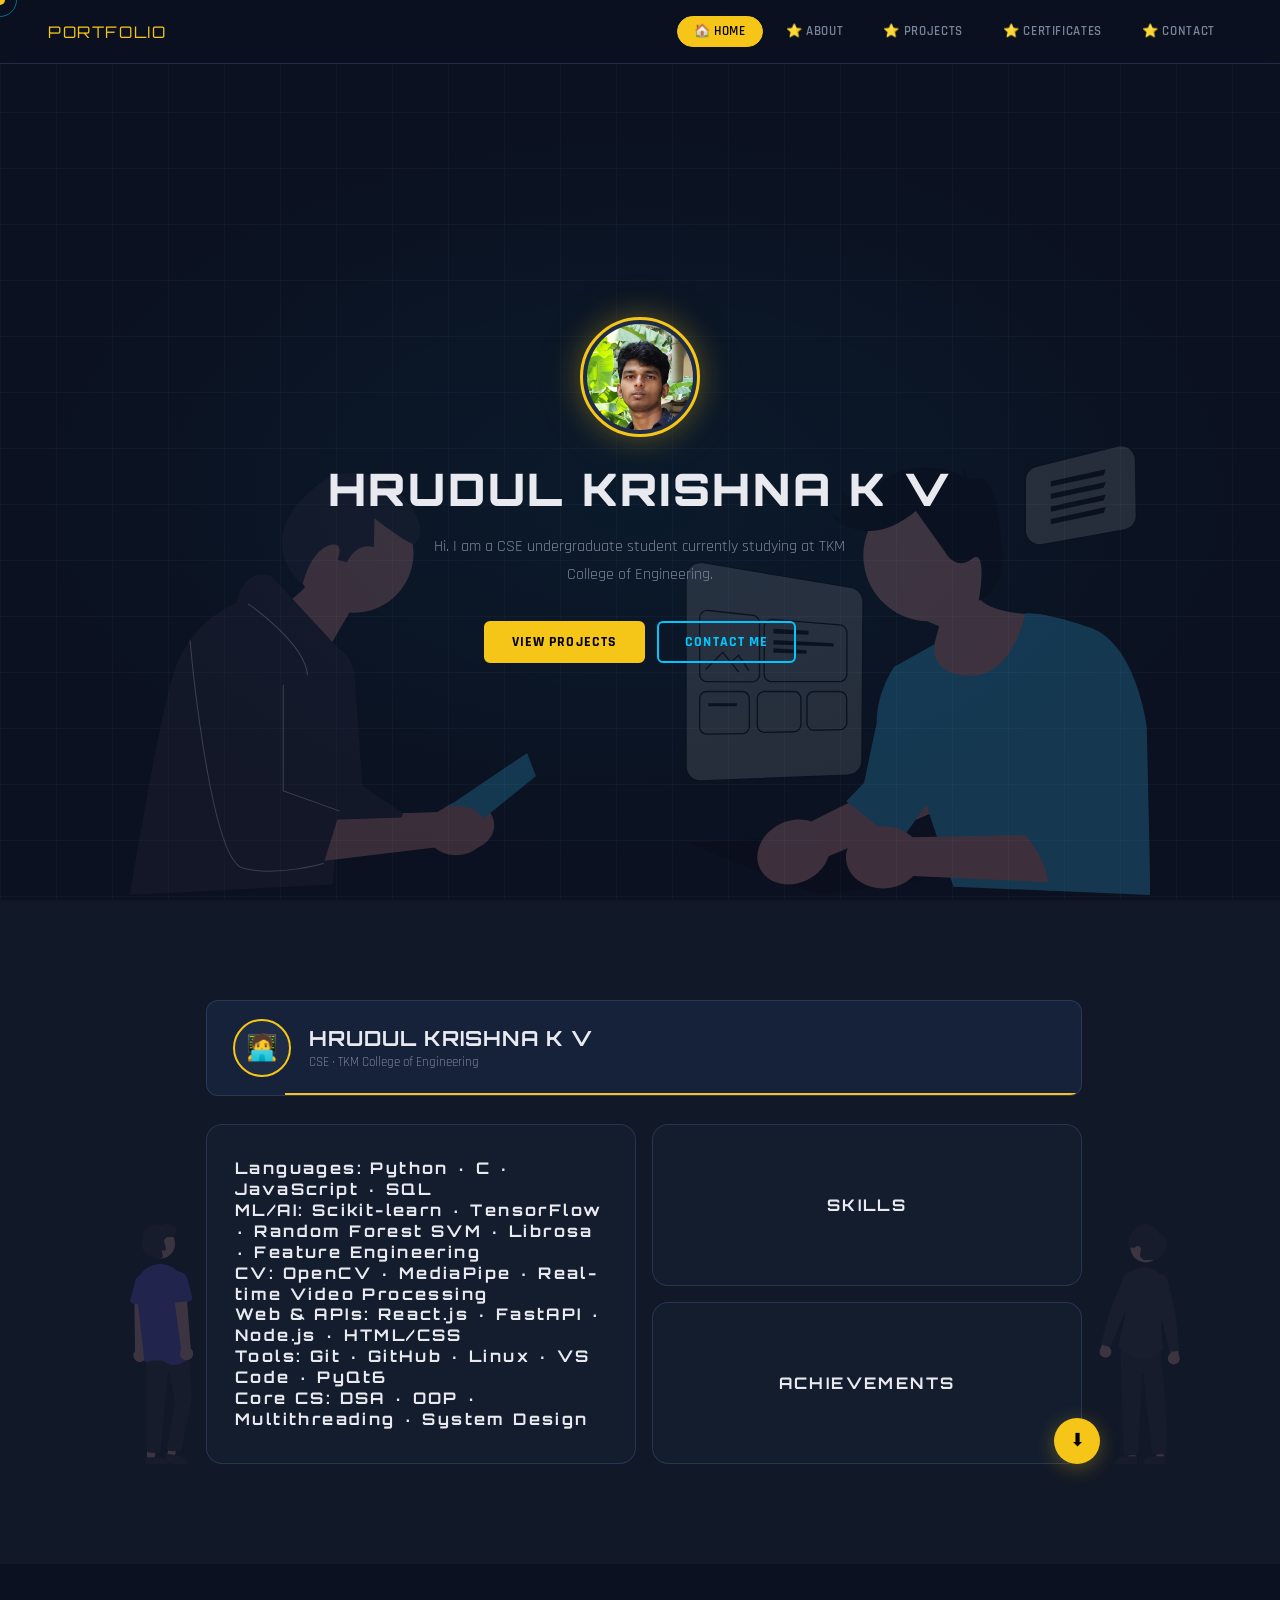
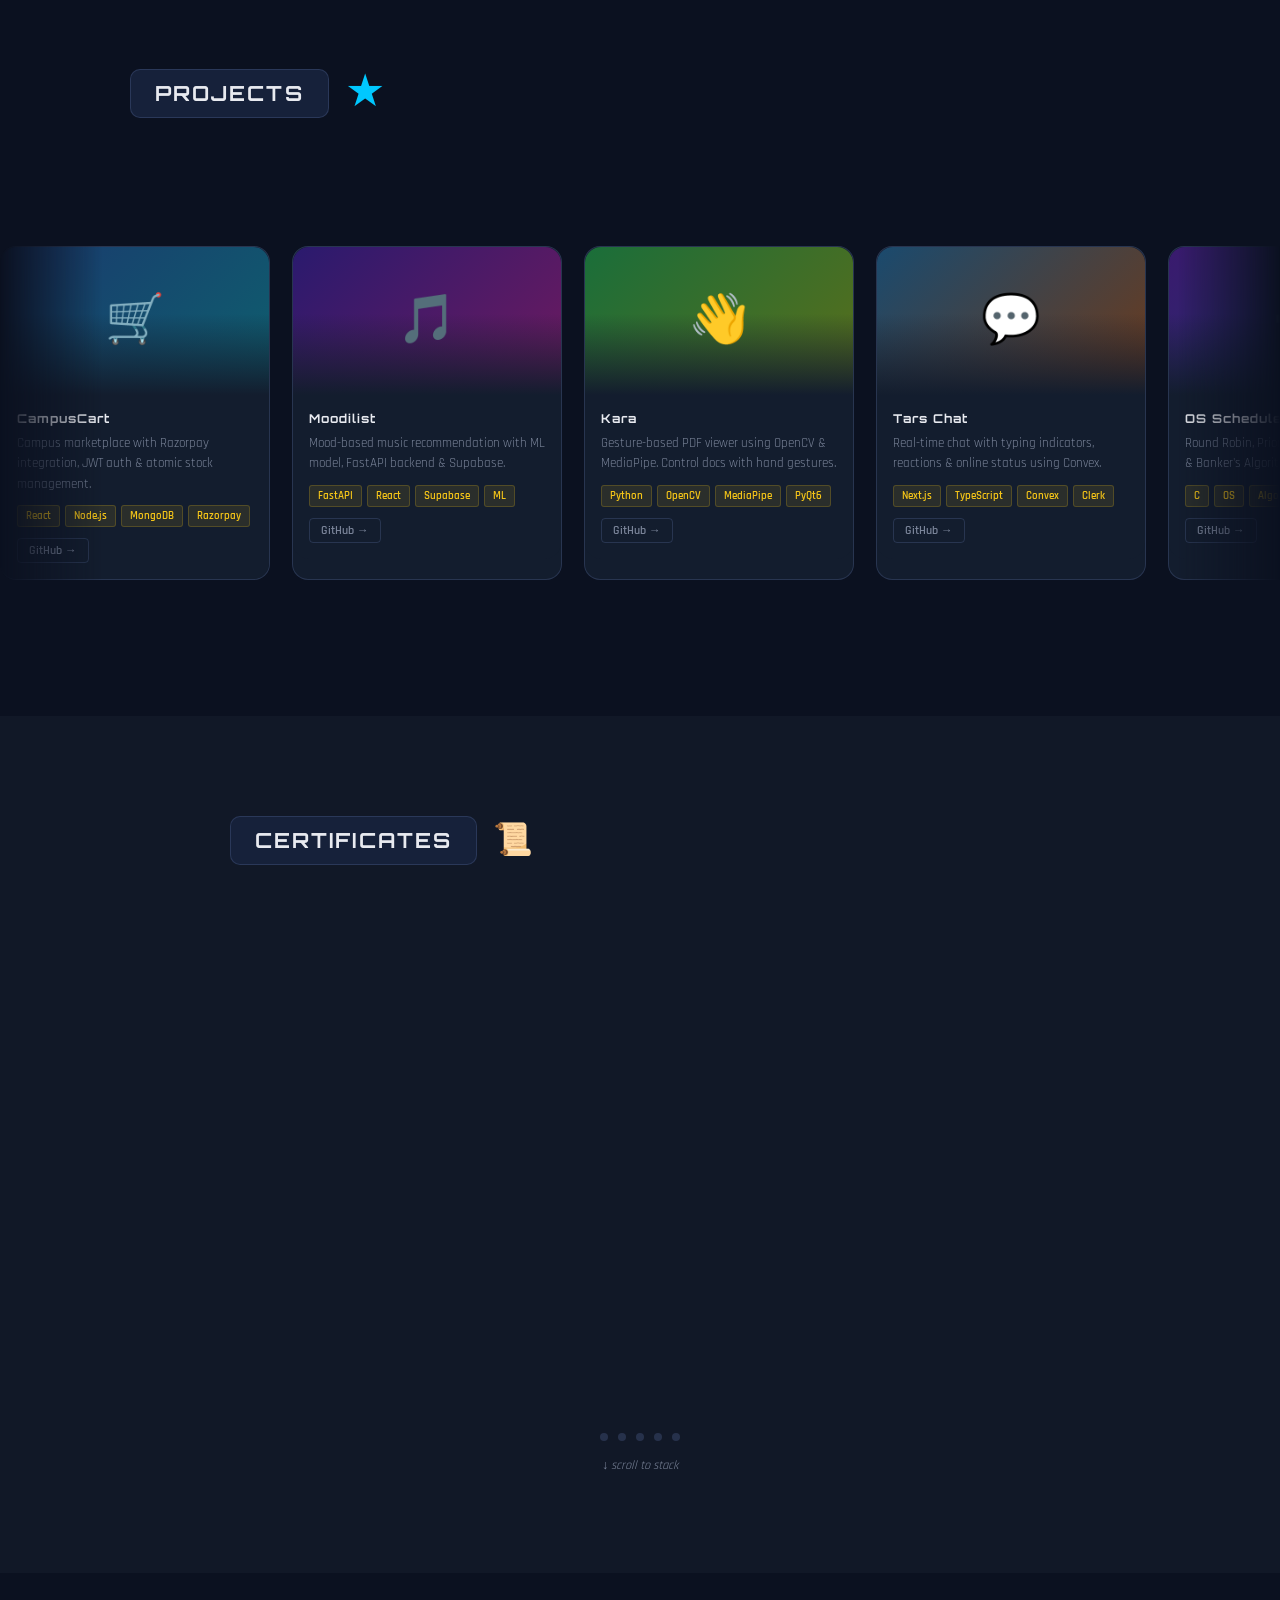
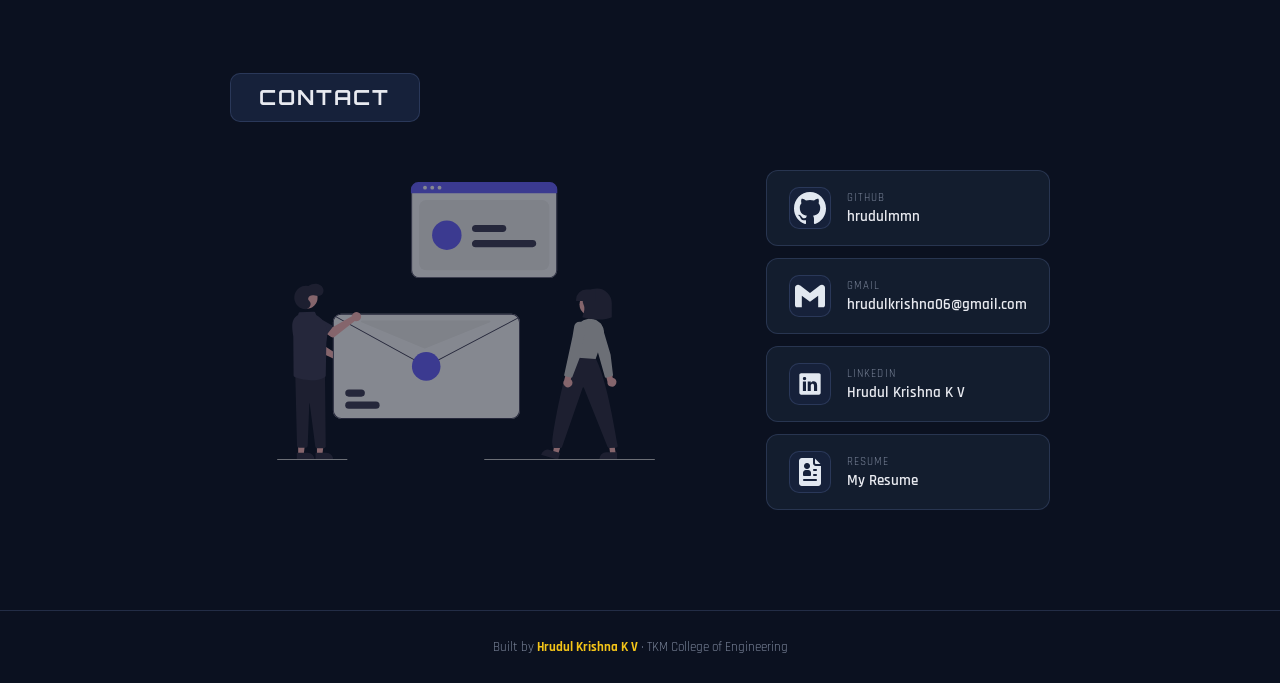
==== commit 17ff5234: "added certs" ====
--- a/portfolio/index.html
+++ b/portfolio/index.html
@@ -71,7 +71,15 @@
           </div>
         </div>
         <div class="about-grid reveal">
-          <div class="acard personal"><div class="acard-label">PERSONAL</div></div>
+          <div class="acard personal"><div class="acard-label">
+            Languages:     Python · C · JavaScript · SQL<br>
+            ML/AI:         Scikit-learn · TensorFlow · Random Forest
+                          SVM · Librosa · Feature Engineering<br>
+            CV:            OpenCV · MediaPipe · Real-time Video Processing<br>
+            Web & APIs:    React.js · FastAPI · Node.js · HTML/CSS<br>
+            Tools:         Git · GitHub · Linux · VS Code · PyQt6<br>
+            Core CS:       DSA · OOP · Multithreading · System Design
+          </div></div>
           <div class="acard"><div class="acard-label">SKILLS</div></div>
           <div class="acard"><div class="acard-label">ACHIEVEMENTS</div></div>
         </div>
--- a/portfolio/css/certificates.css
+++ b/portfolio/css/certificates.css
@@ -20,7 +20,7 @@
 /* Pile area — cards stack inside here */
 .cert-pile-area {
   position: relative;
-  height: 420px;
+  height: 500px;
 }
 
 /* Individual card — fills the pile area */
@@ -49,7 +49,7 @@
   border-color: var(--accent2) !important;
 }
 
-.ccard-inner { width: 100%; }
+.ccard-inner { width: 100%; height:100%;display: flex; flex-direction: column;}
 
 .cmeta { display: flex; align-items: center; gap: 12px; margin-bottom: 12px; }
 
@@ -59,7 +59,23 @@
   display: flex; align-items: center; justify-content: center;
   font-size: 1.2rem; flex-shrink: 0;
 }
+.ccardimg-cont{
+  aspect-ratio: 16/10;
+  width: 100%;
+  display: flex;
+  align-items: center;
+  justify-content: center;
+  margin-bottom: 24px;
+  overflow: hidden;
+  border-radius: 12px;
+  border: 1px solid var(--color-border);
+  height: auto;
+  box-shadow: 0 10px 30px rgba(0, 0, 0, .55);
 
+}
+.ccard-img{
+  width: 100%; height:100%; object-fit: cover; transition: transform 0.5s ease; object-position: top;
+}
 .cissuer { font-size: .72rem; color: var(--accent2); font-weight: 700; letter-spacing: .07em; text-transform: uppercase; }
 
 .ctitle {
@@ -81,4 +97,8 @@
   font-size: .78rem; margin-top: 16px; font-style: italic;
   transition: opacity .4s;
 }
-.cert-pile-hint.hidden { opacity: 0; pointer-events: none; }+.cert-pile-hint.hidden { opacity: 0; pointer-events: none; }
+
+.ccard:hover .ccard-img{
+  transform: scale(1.02);
+}
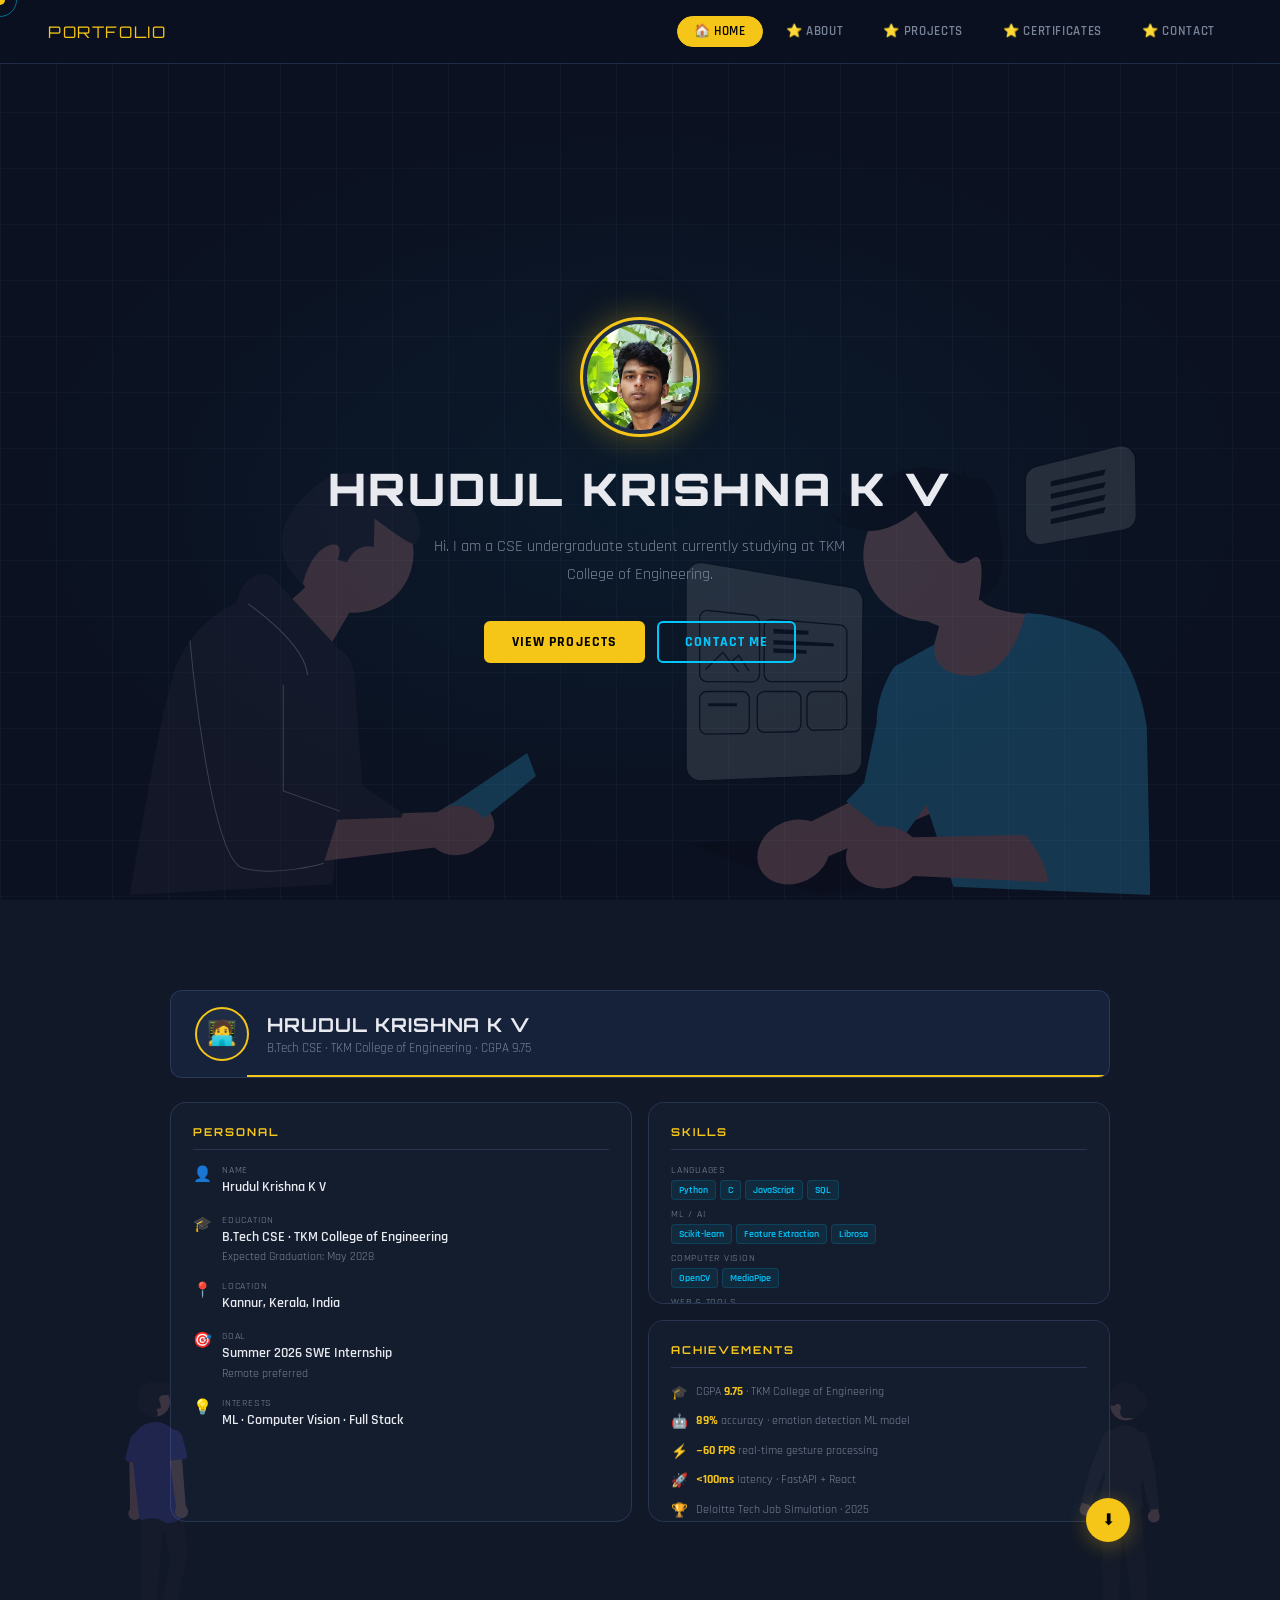
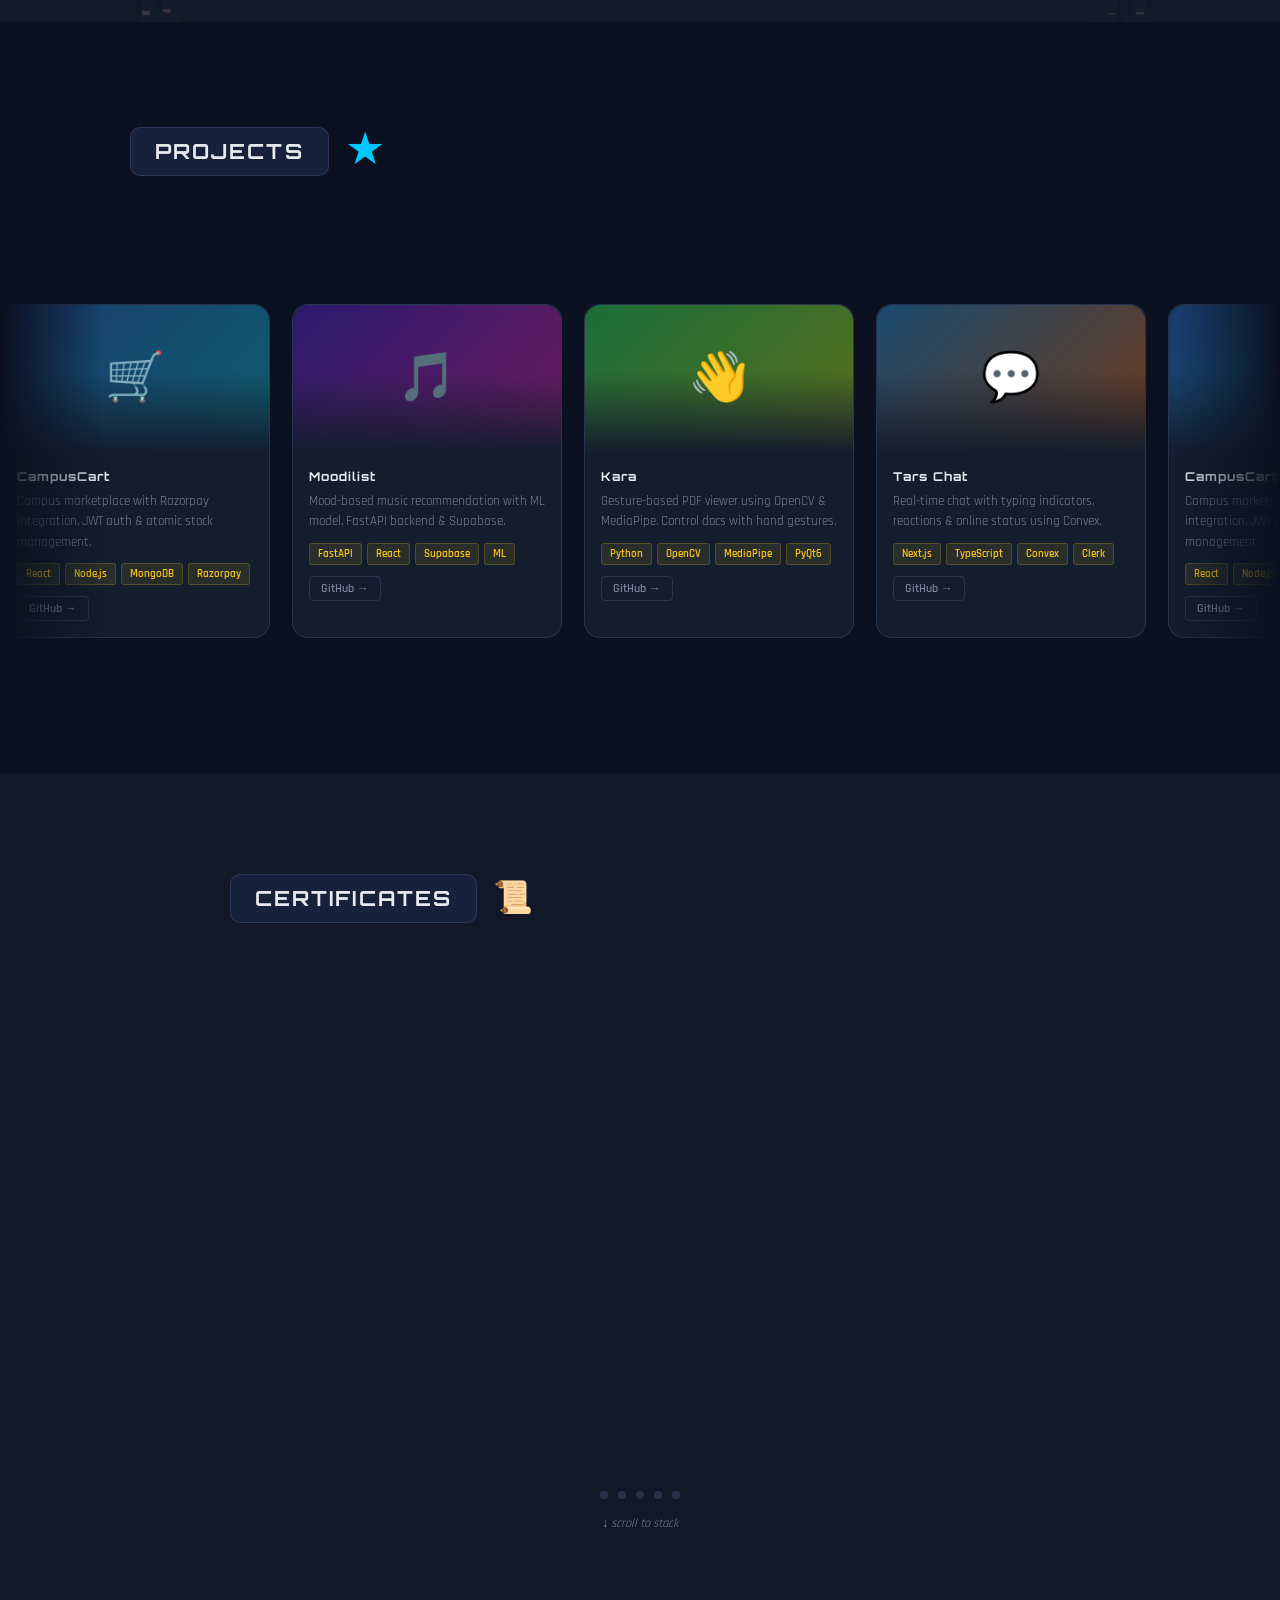
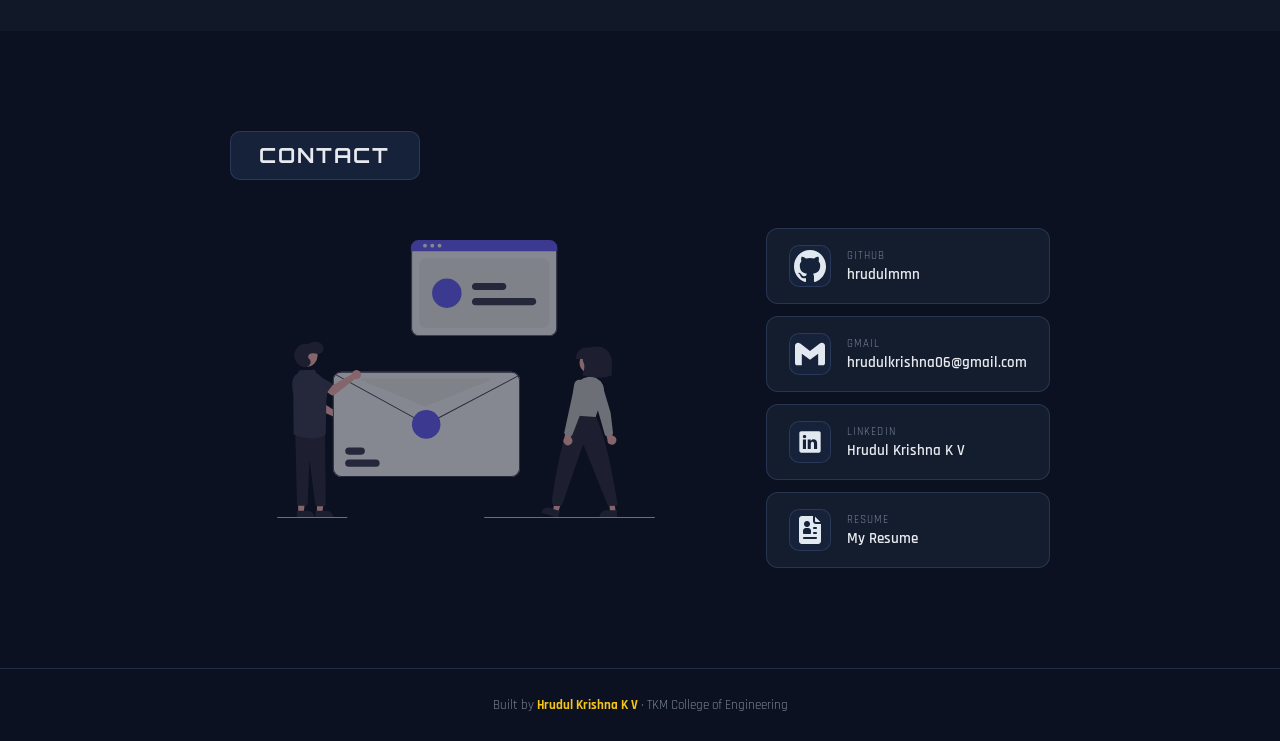
==== commit 7c936980: "added resume viewing,video preview" ====
--- a/portfolio/index.html
+++ b/portfolio/index.html
@@ -60,30 +60,92 @@
   </section>
 
   <!-- About -->
-  <section id="about">
-    <div class="about-inner">
-      <div style="padding-left: 16px; padding-right: 8px;">
-        <div class="about-header reveal">
-          <div class="about-av">🧑‍💻</div>
-          <div>
-            <div class="about-name">HRUDUL KRISHNA K V</div>
-            <div class="about-sub">CSE · TKM College of Engineering</div>
+<section id="about">
+  <div class="about-inner">
+ 
+    <div class="about-header reveal">
+      <div class="about-av">🧑‍💻</div>
+      <div>
+        <div class="about-name-txt">HRUDUL KRISHNA K V</div>
+        <div class="about-sub-txt">B.Tech CSE · TKM College of Engineering · CGPA 9.75</div>
+      </div>
+    </div>
+ 
+    <div class="about-grid reveal">
+ 
+      <!-- PERSONAL — tall left -->
+      <div class="acard tall">
+        <div class="acard-content">
+          <div class="acard-label">PERSONAL</div>
+          <div class="acard-divider"></div>
+          <div class="personal-items">
+            <div class="personal-item">
+              <span class="pi-icon">👤</span>
+              <div><div class="pi-label">Name</div><div class="pi-value">Hrudul Krishna K V</div></div>
+            </div>
+            <div class="personal-item">
+              <span class="pi-icon">🎓</span>
+              <div><div class="pi-label">Education</div><div class="pi-value">B.Tech CSE · TKM College of Engineering</div><div class="pi-sub">Expected Graduation: May 2028</div></div>
+            </div>
+            <div class="personal-item">
+              <span class="pi-icon">📍</span>
+              <div><div class="pi-label">Location</div><div class="pi-value">Kannur, Kerala, India</div></div>
+            </div>
+            <div class="personal-item">
+              <span class="pi-icon">🎯</span>
+              <div><div class="pi-label">Goal</div><div class="pi-value">Summer 2026 SWE Internship</div><div class="pi-sub">Remote preferred</div></div>
+            </div>
+            <div class="personal-item">
+              <span class="pi-icon">💡</span>
+              <div><div class="pi-label">Interests</div><div class="pi-value">ML · Computer Vision · Full Stack</div></div>
+            </div>
           </div>
         </div>
-        <div class="about-grid reveal">
-          <div class="acard personal"><div class="acard-label">
-            Languages:     Python · C · JavaScript · SQL<br>
-            ML/AI:         Scikit-learn · TensorFlow · Random Forest
-                          SVM · Librosa · Feature Engineering<br>
-            CV:            OpenCV · MediaPipe · Real-time Video Processing<br>
-            Web & APIs:    React.js · FastAPI · Node.js · HTML/CSS<br>
-            Tools:         Git · GitHub · Linux · VS Code · PyQt6<br>
-            Core CS:       DSA · OOP · Multithreading · System Design
-          </div></div>
-          <div class="acard"><div class="acard-label">SKILLS</div></div>
-          <div class="acard"><div class="acard-label">ACHIEVEMENTS</div></div>
-        </div>
-        <a href="#" class="dl-btn" title="Download Resume">⬇</a>
+      </div>
+ 
+      <!-- SKILLS — top right -->
+      <div class="acard">
+        <div class="acard-content">
+          <div class="acard-label">SKILLS</div>
+          <div class="acard-divider"></div>
+          <div class="skill-groups">
+            <div class="skill-group">
+              <div class="sg-label">Languages</div>
+              <div class="sg-tags"><span class="stag">Python</span><span class="stag">C</span><span class="stag">JavaScript</span><span class="stag">SQL</span></div>
+            </div>
+            <div class="skill-group">
+              <div class="sg-label">ML / AI</div>
+              <div class="sg-tags"><span class="stag">Scikit-learn</span><span class="stag">Feature Extraction</span><span class="stag">Librosa</span></div>
+            </div>
+            <div class="skill-group">
+              <div class="sg-label">Computer Vision</div>
+              <div class="sg-tags"><span class="stag">OpenCV</span><span class="stag">MediaPipe</span></div>
+            </div>
+            <div class="skill-group">
+              <div class="sg-label">Web & Tools</div>
+              <div class="sg-tags"><span class="stag">React.js</span><span class="stag">FastAPI</span><span class="stag">Node.js</span><span class="stag">Git</span><span class="stag">Linux</span></div>
+            </div>
+          </div>
+        </div>
+      </div>
+ 
+      <!-- ACHIEVEMENTS — bottom right -->
+      <div class="acard">
+        <div class="acard-content">
+          <div class="acard-label">ACHIEVEMENTS</div>
+          <div class="acard-divider"></div>
+          <div class="ach-list">
+            <div class="ach-item"><span class="ach-icon">🎓</span><span>CGPA <strong>9.75</strong> · TKM College of Engineering</span></div>
+            <div class="ach-item"><span class="ach-icon">🤖</span><span><strong>89%</strong> accuracy · emotion detection ML model</span></div>
+            <div class="ach-item"><span class="ach-icon">⚡</span><span><strong>~60 FPS</strong> real-time gesture processing</span></div>
+            <div class="ach-item"><span class="ach-icon">🚀</span><span><strong>&lt;100ms</strong> latency · FastAPI + React</span></div>
+            <div class="ach-item"><span class="ach-icon">🏆</span><span>Deloitte Tech Job Simulation · 2025</span></div>
+          </div>
+        </div>
+      </div>
+ 
+    </div>
+        <a href="resume.pdf" target="_blank" class="dl-btn" title="Download Resume">⬇</a>
       </div>
       <div class="about-figs">
         <img src="images/person1.svg" class="afig afig-l">
@@ -133,11 +195,11 @@
             <div class="cicon"><img src="images/icons/gmail.svg"></div>
             <div><div class="clabel">Gmail</div><div class="cval">hrudulkrishna06@gmail.com</div></div>
           </a>
-          <a href="https://linkedin.com/in/hrudul-krishna-k-v" target="_blank" class="citem">
+          <a href="https://www.linkedin.com/in/hrudul-krishna-k-v-3b4775328/" target="_blank" class="citem">
             <div class="cicon"><img src="images/icons/linkedin.svg"></div>
             <div><div class="clabel">LinkedIn</div><div class="cval">Hrudul Krishna K V</div></div>
           </a>
-          <a href="#" class="citem">
+          <a href="resume.pdf" target="_blank" class="citem">
             <div class="cicon"><img src="images/icons/resume (1).png"></div>
             <div><div class="clabel">Resume</div><div class="cval">My Resume</div></div>
           </a>
--- a/portfolio/css/base.css
+++ b/portfolio/css/base.css
@@ -98,9 +98,9 @@
 @keyframes streamLeft    { 0%{transform:translateX(0)} 100%{transform:translateX(-50%)} }
 @keyframes walkToContentL {
   0%   { transform: translateX(0px); }
-  100% { transform: translateX(35px); }  /* tweak 60px to taste */
+  100% { transform: translateX(120px); }  /* tweak 60px to taste */
 }
 @keyframes walkToContentR {
   0%   { transform: translateX(0px); }
-  100% { transform: translateX(-10px); } /* negative = walks left */
+  100% { transform: translateX(-120px); } /* negative = walks left */
 }
--- a/portfolio/css/about.css
+++ b/portfolio/css/about.css
@@ -1,88 +1,53 @@
 /* ── ABOUT ── */
-#about {
-  background:var(--surface);
-  padding:100px 0;
-  position:relative; overflow:hidden;
-}
-
-.about-inner {
-  max-width:1100px; margin:0 auto;
-  padding:0 100px; position:relative;
-}
-
-/* Sidebar */
-.sidebar {
-  position:absolute; left:0; top:50%; transform:translateY(-50%);
-  background:var(--surface2); border:1px solid var(--border);
-  border-radius:0 12px 12px 0; padding:10px 8px;
-  display:flex; flex-direction:column; gap:14px; align-items:center; z-index:2;
-}
-.si {
-  width:34px; height:34px;
-  display:flex; align-items:center; justify-content:center;
-  border-radius:8px; font-size:.95rem; color:var(--muted);
-}
-.si.active { background:var(--accent); color:#000; }
-.si.blue {
-  background:var(--accent2); color:#000;
-  font-size:.6rem; font-weight:700;
-  border-radius:20px; padding:2px 5px; width:auto;
-}
-
-/* Header bar */
-.about-header {
-  display:flex; align-items:center; gap:18px;
-  background:var(--surface2); border:1px solid var(--border);
-  border-radius:12px; padding:18px 26px;
-  margin-bottom:28px; position:relative; overflow:hidden;
-}
-.about-header::after {
-  content:''; position:absolute; bottom:0; left:78px; right:0;
-  height:2px; background:var(--accent);
-}
-.about-av {
-  width:58px; height:58px; border-radius:50%;
-  border:2px solid var(--accent); background:#1e2d45;
-  display:flex; align-items:center; justify-content:center;
-  font-size:1.6rem; flex-shrink:0;
-}
-.about-name {
-  font-family:'Orbitron', monospace;
-  font-size:1.3rem; font-weight:700; letter-spacing:.05em;
-}
-.about-sub { color:var(--muted); font-size:.82rem; margin-top:3px; }
-
-/* Grid — tall left card, two stacked right (matches Figma) */
-.about-grid {
-  display:grid;
-  grid-template-columns:1fr 1fr;
-  grid-template-rows:1fr 1fr;
-  gap:16px; height:340px;
-}
-.acard {
-  background:var(--card); border:1px solid var(--border);
-  border-radius:16px; padding:28px;
-  position:relative; overflow:hidden;
-  transition:border-color .3s, transform .3s;
-  display:flex; align-items:center; justify-content:center;
-}
-.acard:hover { border-color:var(--accent2); transform:translateY(-4px); }
-.acard.personal { grid-row:1/3; }
-.acard-label {
-  font-family:'Orbitron', monospace;
-  font-size:1rem; font-weight:700; letter-spacing:.15em; color:var(--text);
-}
-
-/* Download button */
-.dl-btn {
-  position:absolute; bottom:0px; right:90px;
-  width:46px; height:46px; background:var(--accent); border-radius:50%;
-  display:flex; align-items:center; justify-content:center;
-  font-size:1.1rem; cursor:none; text-decoration:none; color:#000;
-  transition:transform .2s, box-shadow .2s;
-  box-shadow:0 4px 20px rgba(245,197,24,.3); z-index:5;
-}
-.dl-btn:hover { transform:scale(1.15); box-shadow:0 0 24px rgba(245,197,24,.6); }
+#about{background:var(--surface);padding:90px 0 100px;position:relative;overflow:hidden;}
+.about-inner{max-width:1100px;margin:0 auto;padding:0 80px 0 80px;position:relative;}
+ 
+.sidebar{position:absolute;left:0;top:50%;transform:translateY(-50%);background:var(--surface2);border:1px solid var(--border);border-radius:0 12px 12px 0;padding:10px 8px;display:flex;flex-direction:column;gap:14px;align-items:center;z-index:2;}
+.si{width:34px;height:34px;display:flex;align-items:center;justify-content:center;border-radius:8px;font-size:.9rem;color:var(--muted);}
+.si.active{background:var(--accent);color:#000;}
+.si.blue{background:var(--accent2);color:#000;font-size:.58rem;font-weight:700;border-radius:20px;padding:2px 5px;width:auto;}
+ 
+.about-header{display:flex;align-items:center;gap:18px;background:var(--surface2);border:1px solid var(--border);border-radius:12px;padding:16px 24px;margin-bottom:24px;position:relative;overflow:hidden;}
+.about-header::after{content:'';position:absolute;bottom:0;left:76px;right:0;height:2px;background:var(--accent);}
+.about-av{width:54px;height:54px;border-radius:50%;border:2px solid var(--accent);background:#1e2d45;display:flex;align-items:center;justify-content:center;font-size:1.5rem;flex-shrink:0;}
+.about-name-txt{font-family:'Orbitron',monospace;font-size:1.2rem;font-weight:700;letter-spacing:.05em;}
+.about-sub-txt{color:var(--muted);font-size:.8rem;margin-top:3px;}
+ 
+/* 2-column grid — tall left, two stacked right */
+.about-grid{display:grid;grid-template-columns:1fr 1fr;grid-template-rows:1fr 1fr;gap:16px;height:420px;}
+.acard{background:var(--card);border:1px solid var(--border);border-radius:16px;padding:22px;position:relative;transition:border-color .3s,transform .3s;display:flex;align-items:flex-start;overflow-y:auto;}
+.acard::-webkit-scrollbar{width:3px;}
+.acard::-webkit-scrollbar-thumb{background:var(--border);border-radius:2px;}
+.acard:hover{border-color:var(--accent2);transform:translateY(-4px);}
+.acard.tall{grid-row:1/3;} /* personal spans full height */
+.acard-content{width:100%;}
+.acard-label{font-family:'Orbitron',monospace;font-size:.68rem;font-weight:700;letter-spacing:.18em;color:var(--accent);margin-bottom:10px;}
+.acard-divider{height:1px;background:var(--border);margin-bottom:14px;}
+ 
+/* Personal */
+.personal-items{display:flex;flex-direction:column;gap:16px;}
+.personal-item{display:flex;align-items:flex-start;gap:10px;}
+.pi-icon{font-size:.95rem;flex-shrink:0;margin-top:1px;}
+.pi-label{font-size:.62rem;color:var(--muted);text-transform:uppercase;letter-spacing:.08em;margin-bottom:2px;}
+.pi-value{font-size:.88rem;font-weight:600;color:var(--text);line-height:1.4;}
+.pi-sub{font-size:.73rem;color:var(--muted);margin-top:2px;}
+ 
+/* Skills */
+.skill-groups{display:flex;flex-direction:column;gap:8px;}
+.sg-label{font-size:.6rem;color:var(--muted);text-transform:uppercase;letter-spacing:.08em;margin-bottom:4px;}
+.sg-tags{display:flex;flex-wrap:wrap;gap:4px;}
+.stag{font-size:.65rem;padding:2px 7px;border-radius:4px;background:rgba(0,200,255,.08);color:var(--accent2);border:1px solid rgba(0,200,255,.15);font-weight:600;}
+ 
+/* Achievements */
+.ach-list{display:flex;flex-direction:column;gap:8px;}
+.ach-item{display:flex;align-items:flex-start;gap:8px;font-size:.78rem;color:var(--muted);line-height:1.5;}
+.ach-icon{font-size:.85rem;flex-shrink:0;margin-top:1px;}
+.ach-item strong{color:var(--accent);font-weight:700;}
+ 
+ 
+/* Download btn */
+.dl-btn{position:absolute;bottom:-20px;right:60px;width:44px;height:44px;background:var(--accent);border-radius:50%;display:flex;align-items:center;justify-content:center;font-size:1rem;cursor:none;text-decoration:none;color:#000;transition:transform .2s,box-shadow .2s;box-shadow:0 4px 20px rgba(245,197,24,.3);z-index:5;}
+.dl-btn:hover{transform:scale(1.15);box-shadow:0 0 24px rgba(245,197,24,.6);}
 
 /* Walking figures */
 .about-figs {
--- a/portfolio/css/projects.css
+++ b/portfolio/css/projects.css
@@ -83,3 +83,17 @@
   color:var(--muted); transition:all .2s; font-weight:600;
 }
 .plink:hover { border-color:var(--accent2); color:var(--accent2); }
+
+/* Video sits hidden inside thumb by default */
+.pcard-video {
+  position: absolute;
+  inset: 0;
+  width: 100%; height: 100%;
+  object-fit: cover;
+  opacity: 0;              /* hidden by default */
+  transition: opacity .4s ease-in; /* smooth fade in */
+  z-index: 2;
+}
+
+/* Fades in when card is hovered */
+.pcard:hover .pcard-video { opacity: 1; }
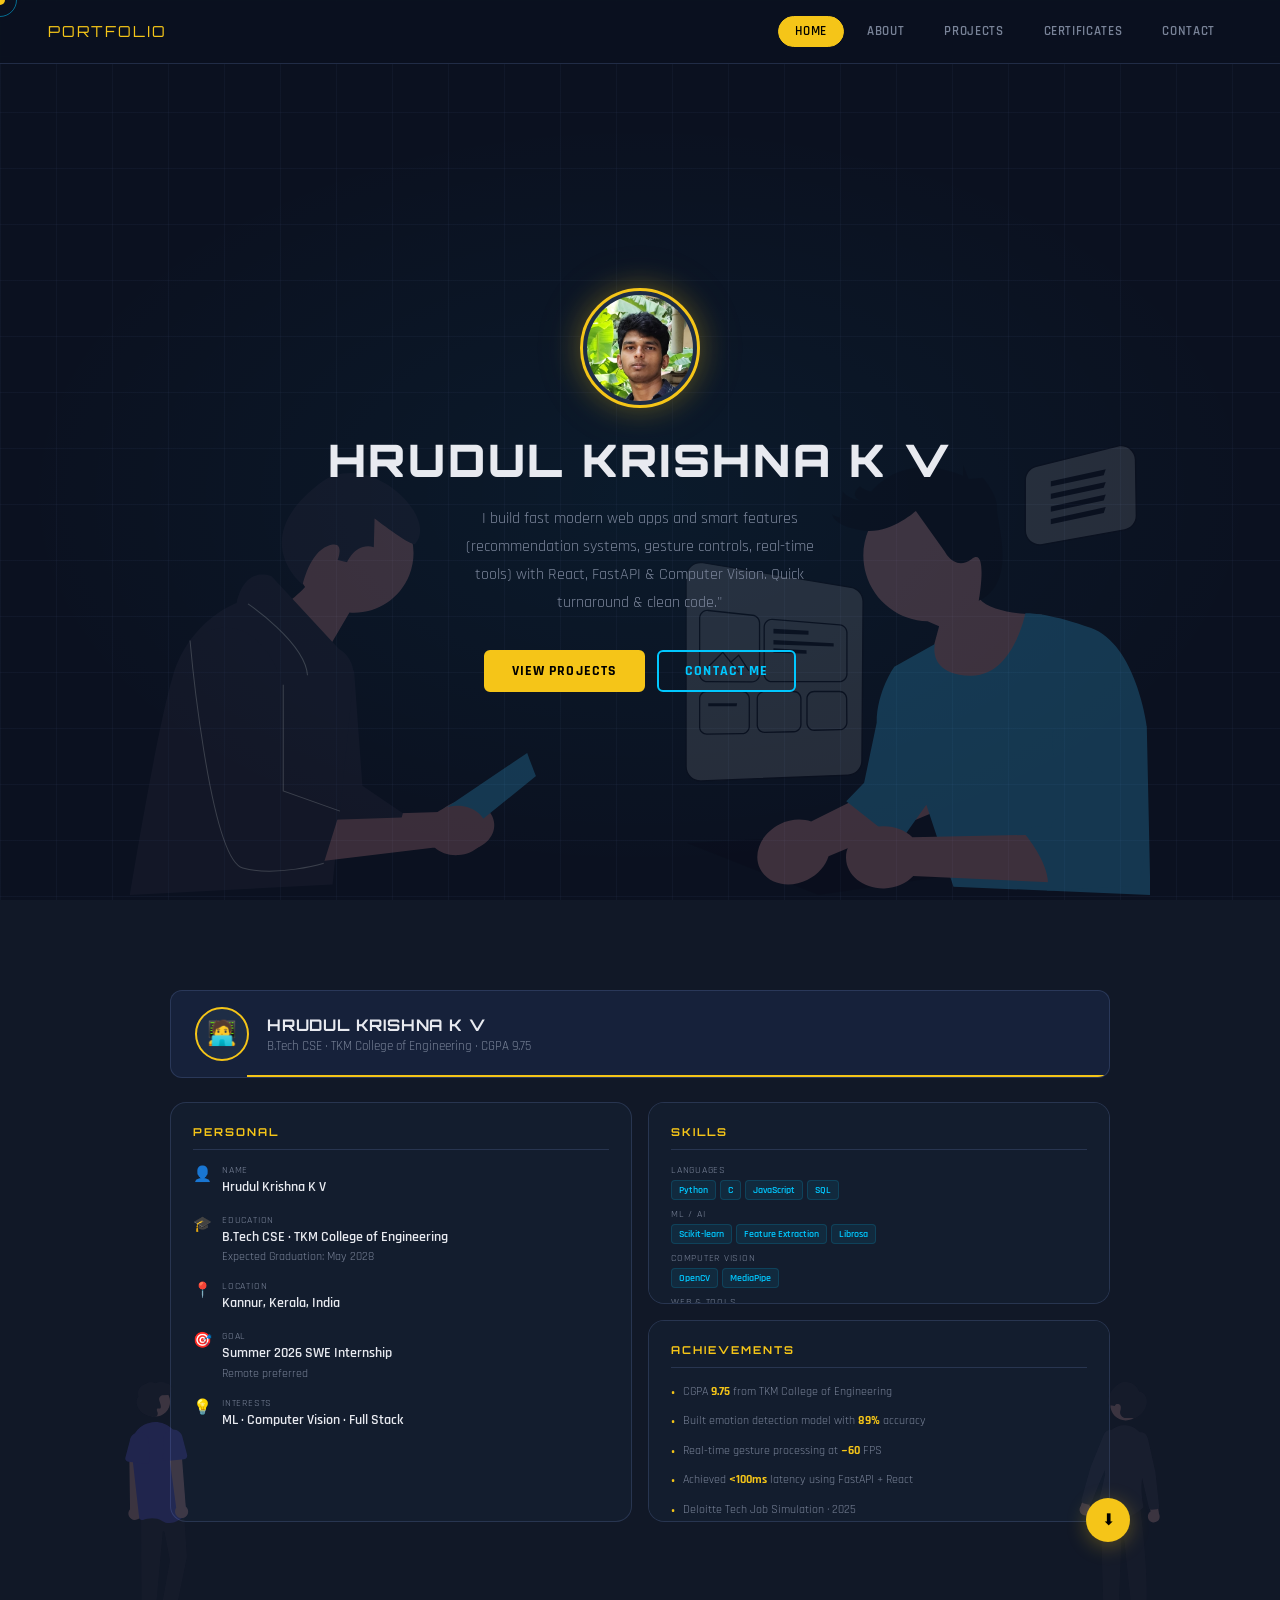
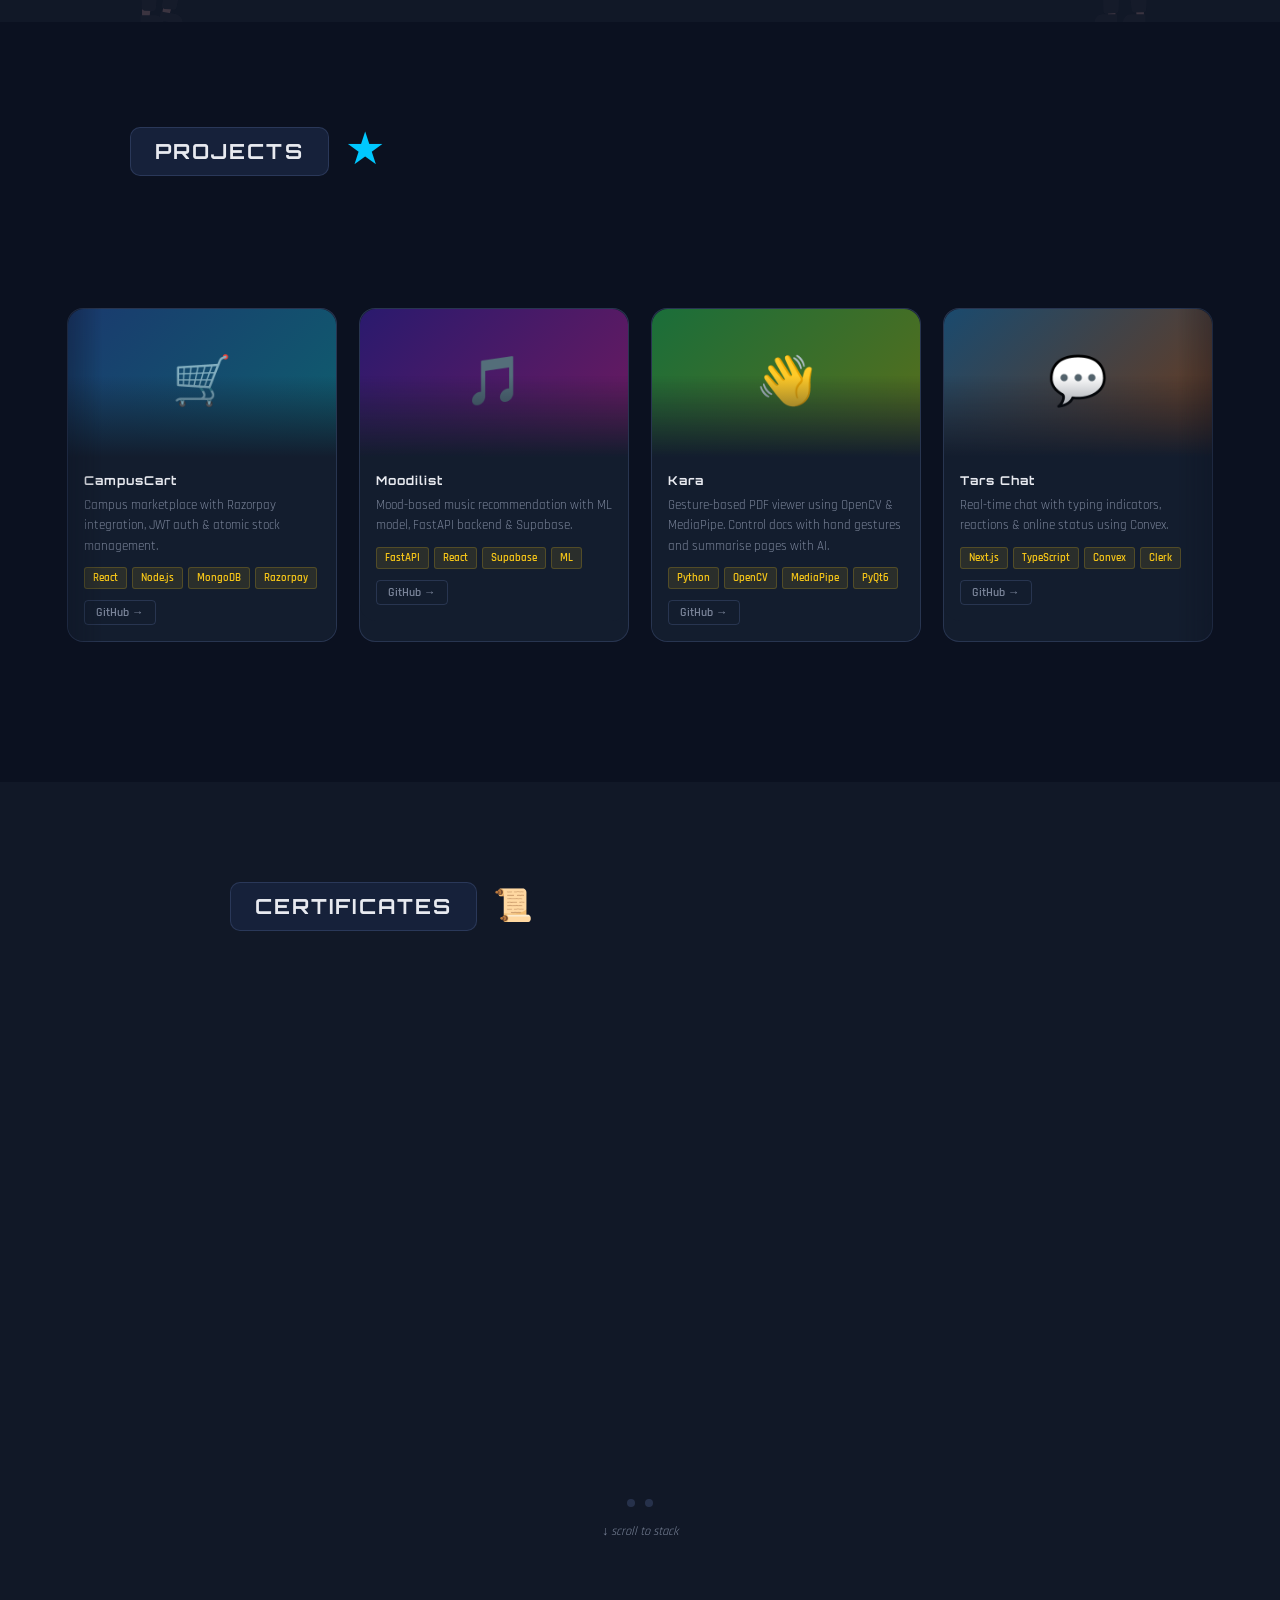
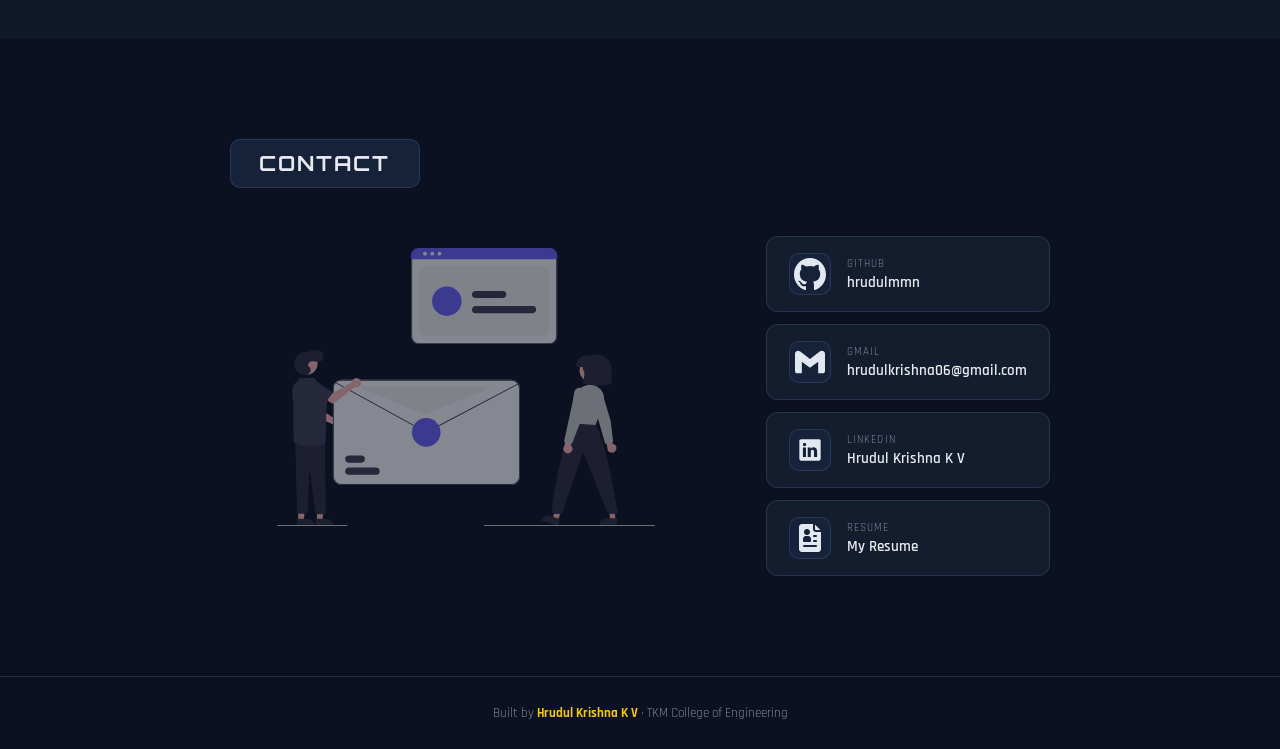
==== commit e313176e: "Completed V1" ====
--- a/portfolio/index.html
+++ b/portfolio/index.html
@@ -26,13 +26,25 @@
   <nav>
     <a href="#hero" class="nav-logo">PORTFOLIO</a>
     <div class="nav-links">
-      <a href="#hero"         class="active">🏠 Home</a>
-      <a href="#about">⭐ About</a>
-      <a href="#projects">⭐ Projects</a>
-      <a href="#certificates">⭐ Certificates</a>
-      <a href="#contact">⭐ Contact</a>
-    </div>
+      <a href="#hero"         class="active">Home</a>
+      <a href="#about">About</a>
+      <a href="#projects">Projects</a>
+      <a href="#certificates">Certificates</a>
+      <a href="#contact">Contact</a>
+    </div>
+    <button class="hamburger" id="hamburger">
+      <span></span>
+      <span></span>
+      <span></span>
+    </button>
   </nav>
+  <div class="mobnav" id="mobnav">
+    <a href="#hero"         class="active">Home</a>
+      <a href="#about">About</a>
+      <a href="#projects">Projects</a>
+      <a href="#certificates">Certificates</a>
+      <a href="#contact">Contact</a>
+  </div>
 
   <!-- ═══ SECTIONS ═══
        Each section lives in its own file under sections/.
@@ -47,7 +59,7 @@
     <div class="hero-content">
       <div class="hero-avatar"><img src="images/me.jpg"></div>
       <h1 class="hero-name">HRUDUL KRISHNA K V</h1>
-      <p class="hero-sub">Hi. I am a CSE undergraduate student currently studying at TKM College of Engineering.</p>
+      <p class="hero-sub">I build fast modern web apps and smart features (recommendation systems, gesture controls, real-time tools) with React, FastAPI & Computer Vision. Quick turnaround & clean code."</p>
       <div class="hero-btns">
         <a href="#projects" class="btn btn-y">View Projects</a>
         <a href="#contact"  class="btn btn-b">Contact Me</a>
@@ -134,16 +146,15 @@
         <div class="acard-content">
           <div class="acard-label">ACHIEVEMENTS</div>
           <div class="acard-divider"></div>
-          <div class="ach-list">
-            <div class="ach-item"><span class="ach-icon">🎓</span><span>CGPA <strong>9.75</strong> · TKM College of Engineering</span></div>
-            <div class="ach-item"><span class="ach-icon">🤖</span><span><strong>89%</strong> accuracy · emotion detection ML model</span></div>
-            <div class="ach-item"><span class="ach-icon">⚡</span><span><strong>~60 FPS</strong> real-time gesture processing</span></div>
-            <div class="ach-item"><span class="ach-icon">🚀</span><span><strong>&lt;100ms</strong> latency · FastAPI + React</span></div>
-            <div class="ach-item"><span class="ach-icon">🏆</span><span>Deloitte Tech Job Simulation · 2025</span></div>
+          <div class="ach-list" style="justify-content: center;">
+            <div class="ach-item"><span class="ach-icon"><strong>•</strong></span><span>CGPA <strong>9.75</strong> from TKM College of Engineering</span></div>
+            <div class="ach-item"><span class="ach-icon"><strong>•</strong></span><span>Built emotion detection model with <strong>89%</strong> accuracy</span></div>
+            <div class="ach-item"><span class="ach-icon"><strong>•</strong></span><span>Real-time gesture processing at <strong>~60</strong> FPS</span></div>
+            <div class="ach-item"><span class="ach-icon"><strong>•</strong></span><span>Achieved <strong>&lt;100ms</strong> latency using FastAPI + React</span></div>
+            <div class="ach-item"><span class="ach-icon"><strong>•</strong></span><span>Deloitte Tech Job Simulation · 2025</span></div>
           </div>
         </div>
       </div>
- 
     </div>
         <a href="resume.pdf" target="_blank" class="dl-btn" title="Download Resume">⬇</a>
       </div>
@@ -153,6 +164,7 @@
       </div>
     </div>
   </section>
+
 
   <!-- Projects -->
   <section id="projects">
@@ -165,6 +177,10 @@
     <div class="stream-wrap reveal">
       <div class="stream-track" id="streamTrack"></div>
     </div>
+      <div class="swipe-wrap reveal" id="swipeWrap">
+    <div class="swipe-track" id="swipeTrack"></div>
+  </div>
+  <div class="swipe-dots" id="swipeDots"></div>
   </section>
 
   <!-- Certificates -->
@@ -177,8 +193,24 @@
     <div class="cert-pile-area" id="certPile"></div>
     <div class="cert-dots" id="certDots"></div>
     <p class="cert-pile-hint" id="certHint">↓ scroll to stack</p>
+    <div class="cert-rows reveal" id="certRows"></div>
   </div>
 </section>
+
+<!--Certificate popup-->
+<div class="cert-modal" id="certModal">
+  <div class="cert-modal-box">
+    <button class="cert-modal-close" id="certModalClose">✕</button>
+    <img class="cert-modal-img" id="certModalImg" src="" alt="Certificate"/>
+    <div class="cert-modal-body">
+      <div class="cert-modal-title" id="certModalTitle"></div>
+      <div class="cert-modal-issuer" id="certModalIssuer"></div>
+      <div class="cert-modal-details" id="certModalDetails"></div>
+      <div class="cert-modal-actions" id="certModalActions"></div>
+      <div class="cert-modal-pending-note" id="certModalNote" style="display:none"></div>
+    </div>
+  </div>
+</div>
 
   <!-- Contact -->
   <section id="contact">
@@ -191,12 +223,12 @@
             <div class="cicon"><img src="images/icons/github.svg"></div>
             <div><div class="clabel">GitHub</div><div class="cval">hrudulmmn</div></div>
           </a>
-          <a href="mailto:hrudulkrishna06@gmail.com" class="citem">
-            <div class="cicon"><img src="images/icons/gmail.svg"></div>
+          <a href="mailto:hrudulkrishna06@gmail.com?subject=Oppurtunity" class="citem">
+            <div class="cicon" onclick="navigator.clipboard.writeText('hrudulkrishna06@gmail.com'); alert('Copied to Clipboard');"><img src="images/icons/gmail.svg"></div>
             <div><div class="clabel">Gmail</div><div class="cval">hrudulkrishna06@gmail.com</div></div>
           </a>
           <a href="https://www.linkedin.com/in/hrudul-krishna-k-v-3b4775328/" target="_blank" class="citem">
-            <div class="cicon"><img src="images/icons/linkedin.svg"></div>
+            <div class="cicon" ><img src="images/icons/linkedin.svg"></div>
             <div><div class="clabel">LinkedIn</div><div class="cval">Hrudul Krishna K V</div></div>
           </a>
           <a href="resume.pdf" target="_blank" class="citem">
--- a/portfolio/css/base.css
+++ b/portfolio/css/base.css
@@ -54,8 +54,8 @@
 }
 .nav-logo {
   font-family:'Orbitron',monospace;
-  font-size:1rem; color:var(--accent);
-  text-decoration:none; letter-spacing:.1em;
+  font-size:.95em; color:var(--accent);
+  text-decoration:none; letter-spacing:.12em;
 }
 .nav-links { display:flex; gap:6px; }
 .nav-links a {
@@ -69,6 +69,42 @@
 .nav-links a:hover,
 .nav-links a.active { color:var(--text); background:var(--surface2); border-color:var(--border); }
 .nav-links a.active  { background:var(--accent); color:#000; border-color:var(--accent); }
+
+/*---hamburger for mobile---*/
+.hamburger {
+  display: none;flex-direction: column; gap: 5px; padding: 2px;background: none; border: none;
+}
+.hamburger span{
+  width: 24px; height: 2px;background: var(--text);border-radius: 2px;transition: all 0.3s;
+}
+.hamburger.open span:nth-child(1){transform: rotate(45deg) translate(5px,5px) ;}
+.hamburger.open span:nth-child(2){opacity: 0 ;}
+.hamburger.open span:nth-child(3){transform: rotate(-45deg) translate(5px,-5px) ;}
+
+
+/*----mobile nav----*/
+.mobnav{
+  display: flex;
+  position:fixed;top:56px;left:0;right:0;z-index:199;
+  background:rgba(11,17,32,.98);
+  backdrop-filter:blur(16px);
+  border-bottom:1px solid var(--border);
+  flex-direction:column;
+  padding:16px 24px;gap:8px;
+  z-index: 199;
+  opacity: 0;
+  pointer-events: none;   
+  transform: translateY(-8px);
+  transition: opacity .25s ease, transform .25s ease;
+}
+.mobnav.open{
+  opacity: 1;
+  pointer-events: all;
+  transform: translateY(0);
+}
+.mobnav a{padding:12px 16px;border-radius:10px;font-size:.9rem;font-weight:600;text-decoration:none;color:var(--muted);border:1px solid transparent;transition:all .25s;text-transform:uppercase;letter-spacing:.05em;}
+.mobnav a.active,.mobile-nav a:hover{color:var(--text);background:var(--surface2);border-color:var(--border);}
+
 
 /* ── SHARED BUTTON ── */
 .btn {
@@ -103,4 +139,16 @@
 @keyframes walkToContentR {
   0%   { transform: translateX(0px); }
   100% { transform: translateX(-120px); } /* negative = walks left */
+}
+
+@media(hover: none){
+  .cursor,.cursor-ring{display: none;}
+  body{cursor: auto;}
+  nav{padding: 20px 18px;}
+}
+
+.nav-links{display:flex}
+@media(max-width:768px){
+  .nav-links{display: none;}
+  .hamburger{display:flex}
 }
--- a/portfolio/css/hero.css
+++ b/portfolio/css/hero.css
@@ -37,16 +37,17 @@
 
 .hero-name {
   font-family:'Orbitron', monospace;
-  font-size:clamp(1.6rem, 3.5vw, 2.8rem);
+  font-size:clamp(1.4rem, 5vw, 2.8rem);
   font-weight:900; letter-spacing:.06em; margin-bottom:16px;
 }
 
 .hero-sub {
   font-size:1rem; color:var(--muted);
   max-width:460px; margin:0 auto 32px; line-height:1.75;
+  padding: 0.1vh 4vh;
 }
 
-.hero-btns { display:flex; gap:12px; justify-content:center; flex-wrap:wrap; }
+.hero-btns { display:flex; gap:12px; justify-content:center; flex-wrap:wrap;}
 
 /* Walking figures */
 .hero-figs {
@@ -57,3 +58,11 @@
 .fig { max-width: 25%; max-height: 25%; opacity:.22; }
 .fig-l { animation:walkR 3s ease-in-out forwards; margin-top: auto;  }
 .fig-r { animation:walkL 3s ease-in-out forwards; margin-top: auto;}
+
+@media(max-width:768px){
+  .hero-figs{display: none;}
+}
+@media(min-width:769px) and (max-width:1200px){
+  .hero-figs{display: none;}
+  .hero-avatar{width: 200px;height: 200px;border:5px solid var(--accent);}
+}
--- a/portfolio/css/about.css
+++ b/portfolio/css/about.css
@@ -2,15 +2,10 @@
 #about{background:var(--surface);padding:90px 0 100px;position:relative;overflow:hidden;}
 .about-inner{max-width:1100px;margin:0 auto;padding:0 80px 0 80px;position:relative;}
  
-.sidebar{position:absolute;left:0;top:50%;transform:translateY(-50%);background:var(--surface2);border:1px solid var(--border);border-radius:0 12px 12px 0;padding:10px 8px;display:flex;flex-direction:column;gap:14px;align-items:center;z-index:2;}
-.si{width:34px;height:34px;display:flex;align-items:center;justify-content:center;border-radius:8px;font-size:.9rem;color:var(--muted);}
-.si.active{background:var(--accent);color:#000;}
-.si.blue{background:var(--accent2);color:#000;font-size:.58rem;font-weight:700;border-radius:20px;padding:2px 5px;width:auto;}
- 
 .about-header{display:flex;align-items:center;gap:18px;background:var(--surface2);border:1px solid var(--border);border-radius:12px;padding:16px 24px;margin-bottom:24px;position:relative;overflow:hidden;}
 .about-header::after{content:'';position:absolute;bottom:0;left:76px;right:0;height:2px;background:var(--accent);}
 .about-av{width:54px;height:54px;border-radius:50%;border:2px solid var(--accent);background:#1e2d45;display:flex;align-items:center;justify-content:center;font-size:1.5rem;flex-shrink:0;}
-.about-name-txt{font-family:'Orbitron',monospace;font-size:1.2rem;font-weight:700;letter-spacing:.05em;}
+.about-name-txt{font-family:'Orbitron',monospace;font-size:1.0rem;font-weight:700;letter-spacing:.05em;}
 .about-sub-txt{color:var(--muted);font-size:.8rem;margin-top:3px;}
  
 /* 2-column grid — tall left, two stacked right */
@@ -58,3 +53,12 @@
 .afig {  opacity:.18; height: 240px; width: auto; vertical-align: bottom; }
 .afig-l { animation:walkToContentL 4s ease-in-out forwards; margin-right: auto; }
 .afig-r { animation:walkToContentR 4s ease-in-out forwards; margin-left: auto; }
+
+@media(max-width:768px){
+  .about-figs{display: none;}
+  .about-grid{grid-template-rows: auto auto auto;grid-template-columns: 1fr; height: auto; gap: 16px;
+  }
+  #about{padding: 70px 0 80px;}
+  .about-inner{padding: 0 20px 0 20px;}
+  .dl-btn{display: none;}
+}
--- a/portfolio/css/projects.css
+++ b/portfolio/css/projects.css
@@ -1,99 +1,261 @@
-/* ── PROJECTS ── */
+/* ══════════════════════════════════════════
+   PROJECTS
+══════════════════════════════════════════ */
 #projects {
-  background:var(--bg);
-  padding:100px 0;
-}
-
-.proj-inner { max-width:1100px; margin:0 auto; padding:0 40px; }
-
-.proj-header { display:flex; align-items:center; gap:16px; margin-bottom:44px; }
+  background: var(--bg);
+  padding: 100px 0;
+  overflow-x: hidden; /* prevent horizontal overflow from stream */
+}
+
+.proj-inner {
+  max-width: 1100px;
+  margin: 0 auto;
+  padding: 0 40px;
+}
+
+.proj-header {
+  display: flex;
+  align-items: center;
+  gap: 16px;
+  margin-bottom: 44px;
+}
 
 .proj-title-box {
-  background:var(--surface2); border:1px solid var(--border);
-  border-radius:10px; padding:10px 24px;
+  background: var(--surface2);
+  border: 1px solid var(--border);
+  border-radius: 10px;
+  padding: 10px 24px;
 }
 .proj-title-box span {
-  font-family:'Orbitron', monospace;
-  font-size:1.3rem; font-weight:700; letter-spacing:.1em;
+  font-family: 'Orbitron', monospace;
+  font-size: 1.3rem;
+  font-weight: 700;
+  letter-spacing: .1em;
 }
 
 .star {
-  color:var(--accent2); font-size:2.8rem;
-  animation:spin 8s linear infinite; display:inline-block;
-}
-
-/* Stream — fade edges */
+  color: var(--accent2);
+  font-size: 2.8rem;
+  animation: spin 8s linear infinite;
+  display: inline-block;
+}
+
+/* ── STREAM WRAP ── */
 .stream-wrap {
-  position:relative; overflow-x:hidden; padding:36px 0; overflow-y: visible;padding-top: 80px;
-  mask-image:linear-gradient(90deg, transparent 0%, black 8%, black 92%, transparent 100%);
-  -webkit-mask-image:linear-gradient(90deg, transparent 0%, black 8%, black 92%, transparent 100%);
-}
+  position: relative;
+  overflow-x: hidden;
+  overflow-y: visible;       /* cards scale upward without clipping */
+  padding: 80px 0 36px;      /* top padding = headroom for scale(1.2) + translateY(-18px) */
+  mask-image: linear-gradient(90deg, transparent 0%, black 8%, black 92%, transparent 100%);
+  -webkit-mask-image: linear-gradient(90deg, transparent 0%, black 8%, black 92%, transparent 100%);
+}
+
 .stream-track {
-  display:flex; gap:22px;
-  animation:streamLeft 30s linear infinite;
-  width:max-content;
+  display: flex;
+  gap: 22px;
+  animation: streamLeft 30s linear infinite;
+  width: max-content;
   overflow: visible;
-}
-
-/* Project card */
+  padding: 4px 0;
+}
+
+/* Static layout — when all cards fit on screen */
+.stream-track.no-scroll {
+  animation: none;
+  justify-content: center;
+  width: 100%;
+  flex-wrap: wrap;           /* wraps on resize */
+  padding: 4px 40px;
+}
+
+/* ── MOBILE SWIPE — hidden on desktop ── */
+.swipe-wrap { display: none; }
+
+/* ── PROJECT CARD ── */
 .pcard {
-  flex-shrink:0; width:270px;
-  background:var(--card); border:1px solid var(--border);
-  border-radius:16px; overflow:visible;
-  transition:transform .45s cubic-bezier(.34,1.56,.64,1), box-shadow .4s, border-color .3s;
-  position:relative; cursor:none;
+  flex-shrink: 0;
+  width: 270px;
+  background: var(--card);
+  border: 1px solid var(--border);
+  border-radius: 16px;
+  overflow: visible;
+  transition: transform .45s cubic-bezier(.34,1.56,.64,1), box-shadow .4s, border-color .3s;
+  position: relative;
+  cursor: none;
 }
 .pcard:hover {
-  transform:scale(1.2) translateY(-18px);
-  box-shadow:0 32px 64px rgba(0,200,255,.2), 0 0 0 1.5px var(--accent2);
-  border-color:var(--accent2);
-  z-index:10;
-}
-
+  transform: scale(1.2) translateY(-18px);
+  box-shadow: 0 32px 64px rgba(0,200,255,.2), 0 0 0 1.5px var(--accent2);
+  border-color: var(--accent2);
+  z-index: 10;
+}
+
+/* ── THUMBNAIL ── */
 .pcard-thumb {
-  height:148px; border-radius:16px 16px 0 0;
-  position:relative; overflow:hidden;
-  display:flex; align-items:center; justify-content:center; font-size:3rem;
-}
+  height: 148px;
+  border-radius: 16px 16px 0 0;
+  position: relative;
+  overflow: hidden;
+  display: flex;
+  align-items: center;
+  justify-content: center;
+  font-size: 3rem;
+}
+
+/* Gradient overlay — z-index 1, above video (0), below icon (2) */
 .pcard-thumb::after {
-  content:''; position:absolute; inset:0;
-  background:linear-gradient(0deg, var(--card) 0%, transparent 55%);
-}
-
-.pcard-body {
-  padding:16px; border-radius:0 0 16px 16px; background:var(--card);
-}
-.pcard-name {
-  font-family:'Orbitron', monospace;
-  font-size:.76rem; font-weight:700; letter-spacing:.08em; margin-bottom:7px;
-}
-.pcard-desc { font-size:.8rem; color:var(--muted); line-height:1.6; margin-bottom:11px; }
-
-.ptags { display:flex; flex-wrap:wrap; gap:5px; }
-.ptag {
-  font-size:.67rem; padding:3px 8px; border-radius:3px;
-  background:rgba(245,197,24,.1); color:var(--accent);
-  border:1px solid rgba(245,197,24,.2); font-weight:600;
-}
-
-.plinks { display:flex; gap:8px; margin-top:11px; }
-.plink {
-  font-size:.72rem; padding:4px 11px; border-radius:4px;
-  text-decoration:none; border:1px solid var(--border);
-  color:var(--muted); transition:all .2s; font-weight:600;
-}
-.plink:hover { border-color:var(--accent2); color:var(--accent2); }
-
-/* Video sits hidden inside thumb by default */
+  content: '';
+  position: absolute;
+  inset: 0;
+  background: linear-gradient(0deg, var(--card) 0%, transparent 55%);
+  z-index: 1;
+  transition: opacity .4s;
+}
+/* Hide gradient when video plays so it doesn't dim the video */
+.pcard:hover .pcard-thumb::after {
+  opacity: 0;
+}
+
+/* Icon — above gradient, fades out on hover */
+.pthumb-icon {
+  position: relative;
+  z-index: 2;
+  transition: opacity .3s;
+}
+.pcard:hover .pthumb-icon {
+  opacity: 0;
+}
+
+/* ── VIDEO — z-index 3, above everything ── */
 .pcard-video {
   position: absolute;
   inset: 0;
-  width: 100%; height: 100%;
+  width: 100%;
+  height: 100%;
   object-fit: cover;
-  opacity: 0;              /* hidden by default */
-  transition: opacity .4s ease-in; /* smooth fade in */
-  z-index: 2;
-}
-
-/* Fades in when card is hovered */
-.pcard:hover .pcard-video { opacity: 1; }+  opacity: 0;
+  z-index: 3;
+  transition: opacity .4s ease-in;
+}
+.pcard:hover .pcard-video {
+  opacity: 1;
+}
+
+/* ── CARD BODY ── */
+.pcard-body {
+  padding: 16px;
+  border-radius: 0 0 16px 16px;
+  background: var(--card);
+}
+.pcard-name {
+  font-family: 'Orbitron', monospace;
+  font-size: .76rem;
+  font-weight: 700;
+  letter-spacing: .08em;
+  margin-bottom: 7px;
+}
+.pcard-desc {
+  font-size: .8rem;
+  color: var(--muted);
+  line-height: 1.6;
+  margin-bottom: 11px;
+}
+.ptags { display: flex; flex-wrap: wrap; gap: 5px; }
+.ptag {
+  font-size: .67rem;
+  padding: 3px 8px;
+  border-radius: 3px;
+  background: rgba(245,197,24,.1);
+  color: var(--accent);
+  border: 1px solid rgba(245,197,24,.2);
+  font-weight: 600;
+}
+.plinks { display: flex; gap: 8px; margin-top: 11px; }
+.plink {
+  font-size: .72rem;
+  padding: 4px 11px;
+  border-radius: 4px;
+  text-decoration: none;
+  border: 1px solid var(--border);
+  color: var(--muted);
+  transition: all .2s;
+  font-weight: 600;
+}
+.plink:hover { border-color: var(--accent2); color: var(--accent2); }
+
+/* ══════════════════════════════════════════
+   MOBILE — max 768px
+══════════════════════════════════════════ */
+@media(max-width:768px) {
+  #projects { padding: 70px 0; }
+  .proj-inner { padding: 0 20px; }
+  .proj-header { margin-bottom: 28px; }
+  .proj-title-box span { font-size: 1.1rem; }
+  .star { font-size: 2.2rem; }
+
+  /* Hide desktop stream */
+  .stream-wrap { display: none; }
+
+  /* Show swipe carousel */
+  .swipe-wrap {
+    display: block;
+    overflow-x: scroll;
+    -webkit-overflow-scrolling: touch;
+    scroll-snap-type: x mandatory;
+    scrollbar-width: none;
+    padding: 16px 20px 24px;
+    cursor: grab;
+  }
+  .swipe-wrap::-webkit-scrollbar { display: none; }
+
+  .swipe-track {
+    display: flex;
+    gap: 16px;
+    width: max-content;
+  }
+
+  /* Mobile card */
+  .swipe-wrap .pcard {
+    width: 82vw;
+    max-width: 320px;
+    flex-shrink: 0;
+    scroll-snap-align: center;
+    overflow: hidden;
+    cursor: pointer;
+    transform: none !important;
+    border-radius: 16px;
+  }
+  .swipe-wrap .pcard:hover {
+    transform: none !important;
+    box-shadow: none !important;
+  }
+  .swipe-wrap .pcard-thumb {
+    height: 160px;
+    border-radius: 16px 16px 0 0;
+  }
+
+  /* On mobile video opacity controlled purely by JS play/pause
+     CSS hover doesn't apply on touch — so reset the hover rules */
+  .swipe-wrap .pcard .pcard-video { opacity: 0; }
+  .swipe-wrap .pcard.playing .pcard-video { opacity: 1; }
+  .swipe-wrap .pcard.playing .pthumb-icon { opacity: 0; }
+  .swipe-wrap .pcard.playing .pcard-thumb::after { opacity: 0; }
+
+  /* Dot indicators */
+  .swipe-dots {
+    display: flex;
+    justify-content: center;
+    gap: 7px;
+    margin-top: 14px;
+  }
+  .swipe-dot {
+    width: 7px; height: 7px;
+    border-radius: 50%;
+    background: var(--border);
+    transition: background .3s, transform .3s;
+  }
+  .swipe-dot.active {
+    background: var(--accent);
+    transform: scale(1.3);
+  }
+}
--- a/portfolio/css/certificates.css
+++ b/portfolio/css/certificates.css
@@ -101,4 +101,53 @@
 
 .ccard:hover .ccard-img{
   transform: scale(1.02);
+}
+
+/*mobile*/
+.cert-rows{display:none;flex-direction:column;gap:14px;}
+.cert-row-card{
+  display:flex;align-items:center;gap:14px;
+  background:var(--card);border:1px solid var(--border);
+  border-radius:14px;padding:16px;
+  cursor:pointer;transition:border-color .3s,transform .2s;
+}
+.cert-row-card:active{transform:scale(.98);}
+.cert-row-card.done{border-left:3px solid var(--accent);}
+.cert-row-card.pending{border-left:3px solid var(--muted);opacity:.7;}
+.cert-row-badge{width:44px;height:44px;border-radius:50%;flex-shrink:0;background:rgba(245,197,24,.12);border:1.5px solid var(--accent);display:flex;align-items:center;justify-content:center;font-size:1.1rem;}
+.cert-row-card.pending .cert-row-badge{border-color:var(--muted);background:rgba(122,132,153,.1);}
+.cert-row-info{flex:1;}
+.cert-row-title{font-family:'Orbitron',monospace;font-size:.7rem;font-weight:700;letter-spacing:.06em;margin-bottom:4px;line-height:1.4;}
+.cert-row-issuer{font-size:.74rem;color:var(--accent2);font-weight:600;margin-bottom:4px;}
+.cert-row-status-done{font-size:.6rem;color:#22c55e;background:rgba(34,197,94,.1);border:1px solid rgba(34,197,94,.25);border-radius:20px;padding:2px 8px;font-weight:600;}
+.cert-row-status-pending{font-size:.6rem;color:var(--muted);background:rgba(122,132,153,.1);border:1px solid rgba(122,132,153,.2);border-radius:20px;padding:2px 8px;font-weight:600;}
+.cert-row-arrow{color:var(--muted);font-size:1rem;flex-shrink:0;}
+
+/*----CERT POP----*/
+.cert-modal{position:fixed;inset:0;z-index:500;display:flex;align-items:center;justify-content:center;background:rgba(0,0,0,.85);backdrop-filter:blur(8px);opacity:0;pointer-events:none;transition:opacity .3s;}
+.cert-modal.open{opacity:1;pointer-events:all;}
+.cert-modal-box{background:var(--surface);border:1px solid var(--border);border-radius:20px;overflow:hidden;max-width:780px;width:92vw;max-height:90vh;overflow-y:auto;transform:scale(.92) translateY(20px);transition:transform .35s cubic-bezier(.34,1.56,.64,1);position:relative;}
+.cert-modal.open .cert-modal-box{transform:scale(1) translateY(0);}
+.cert-modal-img{width:100%;max-height:400px;object-fit:contain;background:#fff;padding:20px;}
+.cert-modal-body{padding:24px;}
+.cert-modal-close{position:absolute;top:14px;right:14px;width:36px;height:36px;border-radius:50%;background:rgba(0,0,0,.5);border:1px solid var(--border);color:var(--text);font-size:1.1rem;display:flex;align-items:center;justify-content:center;cursor:pointer;transition:background .2s;z-index:10;}
+.cert-modal-close:hover{background:rgba(245,197,24,.3);}
+.cert-modal-title{font-family:'Orbitron',monospace;font-size:1rem;font-weight:700;letter-spacing:.08em;margin-bottom:6px;}
+.cert-modal-issuer{font-size:.85rem;color:var(--accent2);font-weight:600;margin-bottom:16px;}
+.cert-modal-details{display:flex;flex-wrap:wrap;gap:10px;margin-bottom:20px;}
+.cert-detail-chip{font-size:.72rem;padding:4px 12px;border-radius:20px;background:var(--surface2);border:1px solid var(--border);color:var(--muted);}
+.cert-modal-actions{display:flex;gap:12px;flex-wrap:wrap;}
+.cert-modal-btn{padding:10px 22px;border-radius:8px;font-size:.82rem;font-weight:700;letter-spacing:.06em;text-transform:uppercase;text-decoration:none;transition:all .25s;cursor:pointer;border:none;font-family:'Rajdhani',sans-serif;display:inline-flex;align-items:center;gap:8px;}
+.cert-modal-btn.primary{background:var(--accent);color:#000;}
+.cert-modal-btn.primary:hover{background:#e6b800;}
+.cert-modal-btn.secondary{background:transparent;color:var(--accent2);border:1.5px solid var(--accent2);}
+.cert-modal-btn.secondary:hover{background:var(--accent2);color:#000;}
+.cert-modal-btn.disabled{background:var(--surface2);color:var(--muted);cursor:not-allowed;border:1px solid var(--border);}
+.cert-modal-pending-note{background:rgba(245,197,24,.06);border:1px solid rgba(245,197,24,.15);border-radius:10px;padding:14px 16px;font-size:.8rem;color:var(--muted);line-height:1.6;margin-top:16px;}
+
+@media(max-width:768px){
+  .cert-rows{display:flex;}
+  .cert-pile-area{display: none;}
+  .cert-pile-hint{display:none;}
+  .cert-dots{display: none;}
 }
--- a/portfolio/css/contact.css
+++ b/portfolio/css/contact.css
@@ -70,3 +70,11 @@
   color:var(--muted); font-size:.8rem;
   border-top:1px solid var(--border);
 }
+
+@media(max-width:768px){
+  .cont-vis {display: none;}
+  #contact{padding: 70px 0;}
+  .cont-grid{grid-template-columns: 1fr;gap:20px;justify-content: center;}
+  .citem{padding: 14px 20px;}
+  .cont-inner{text-align: center;}
+}
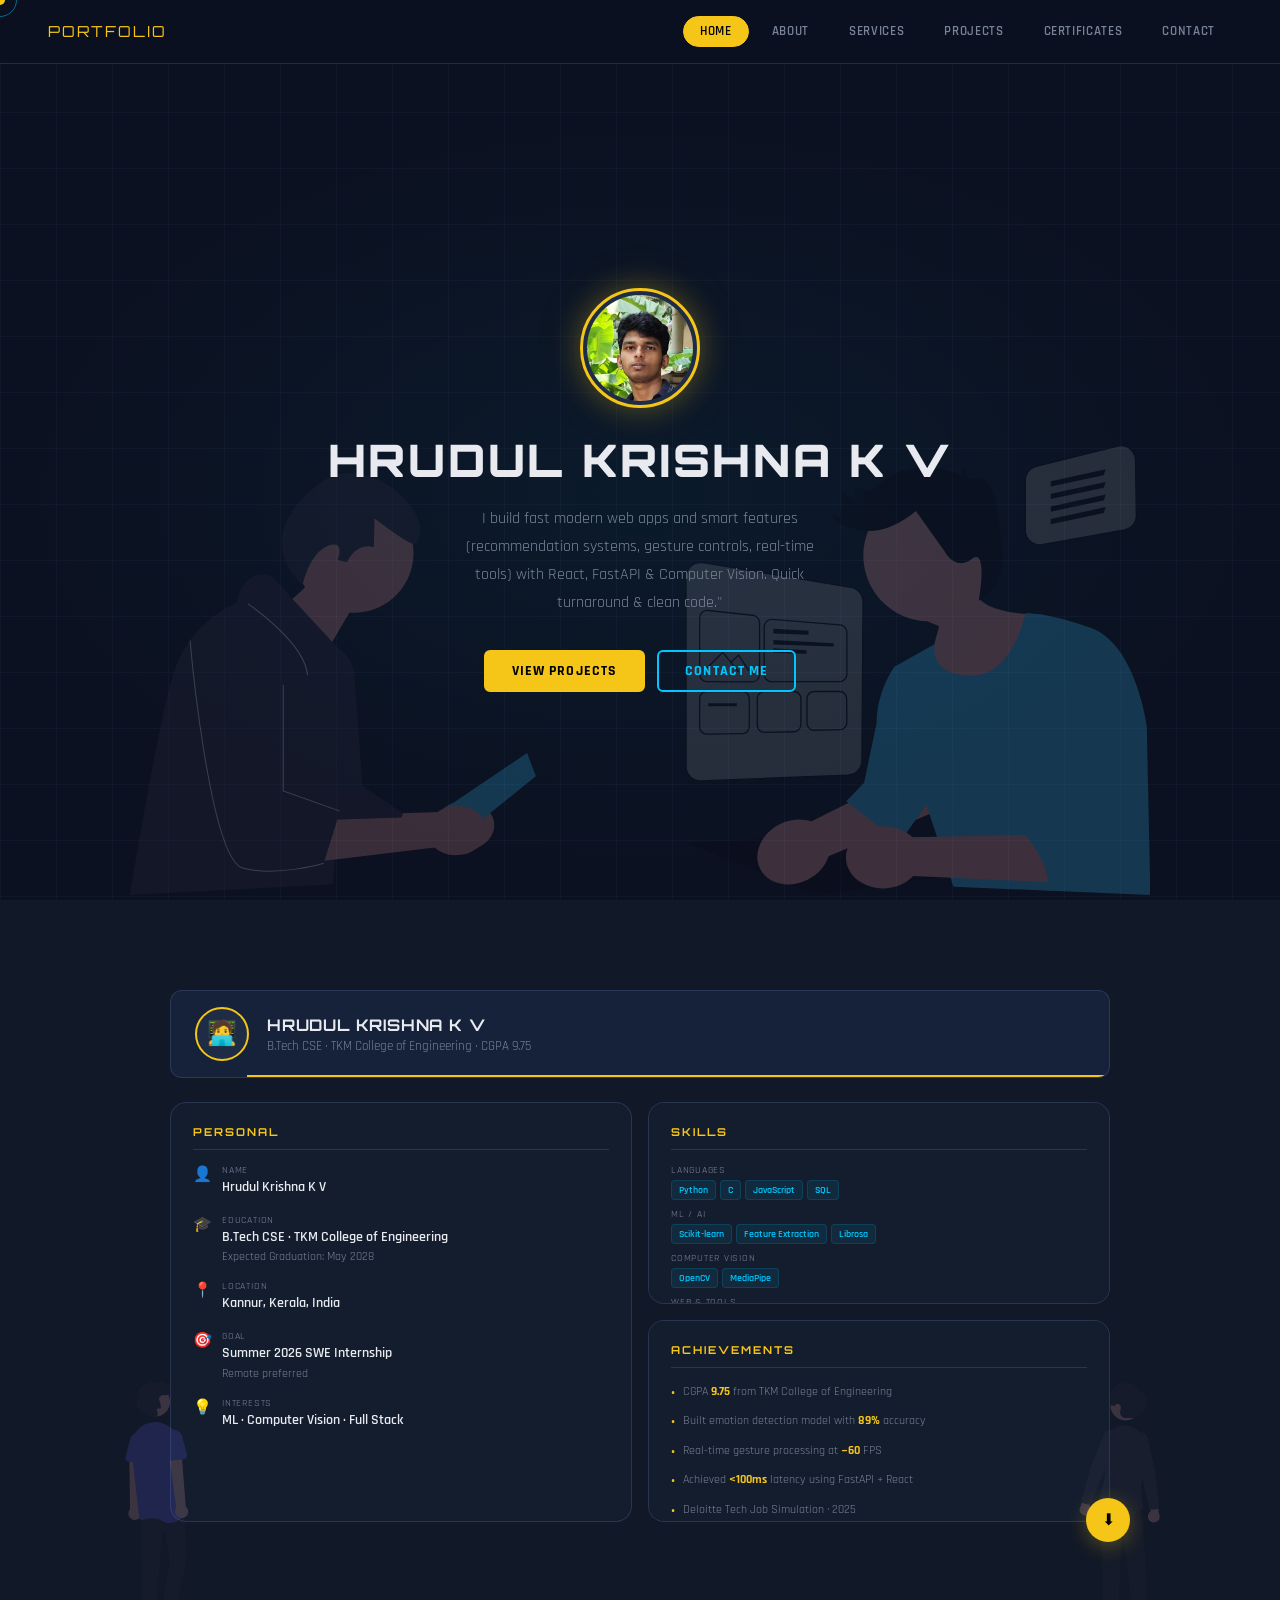
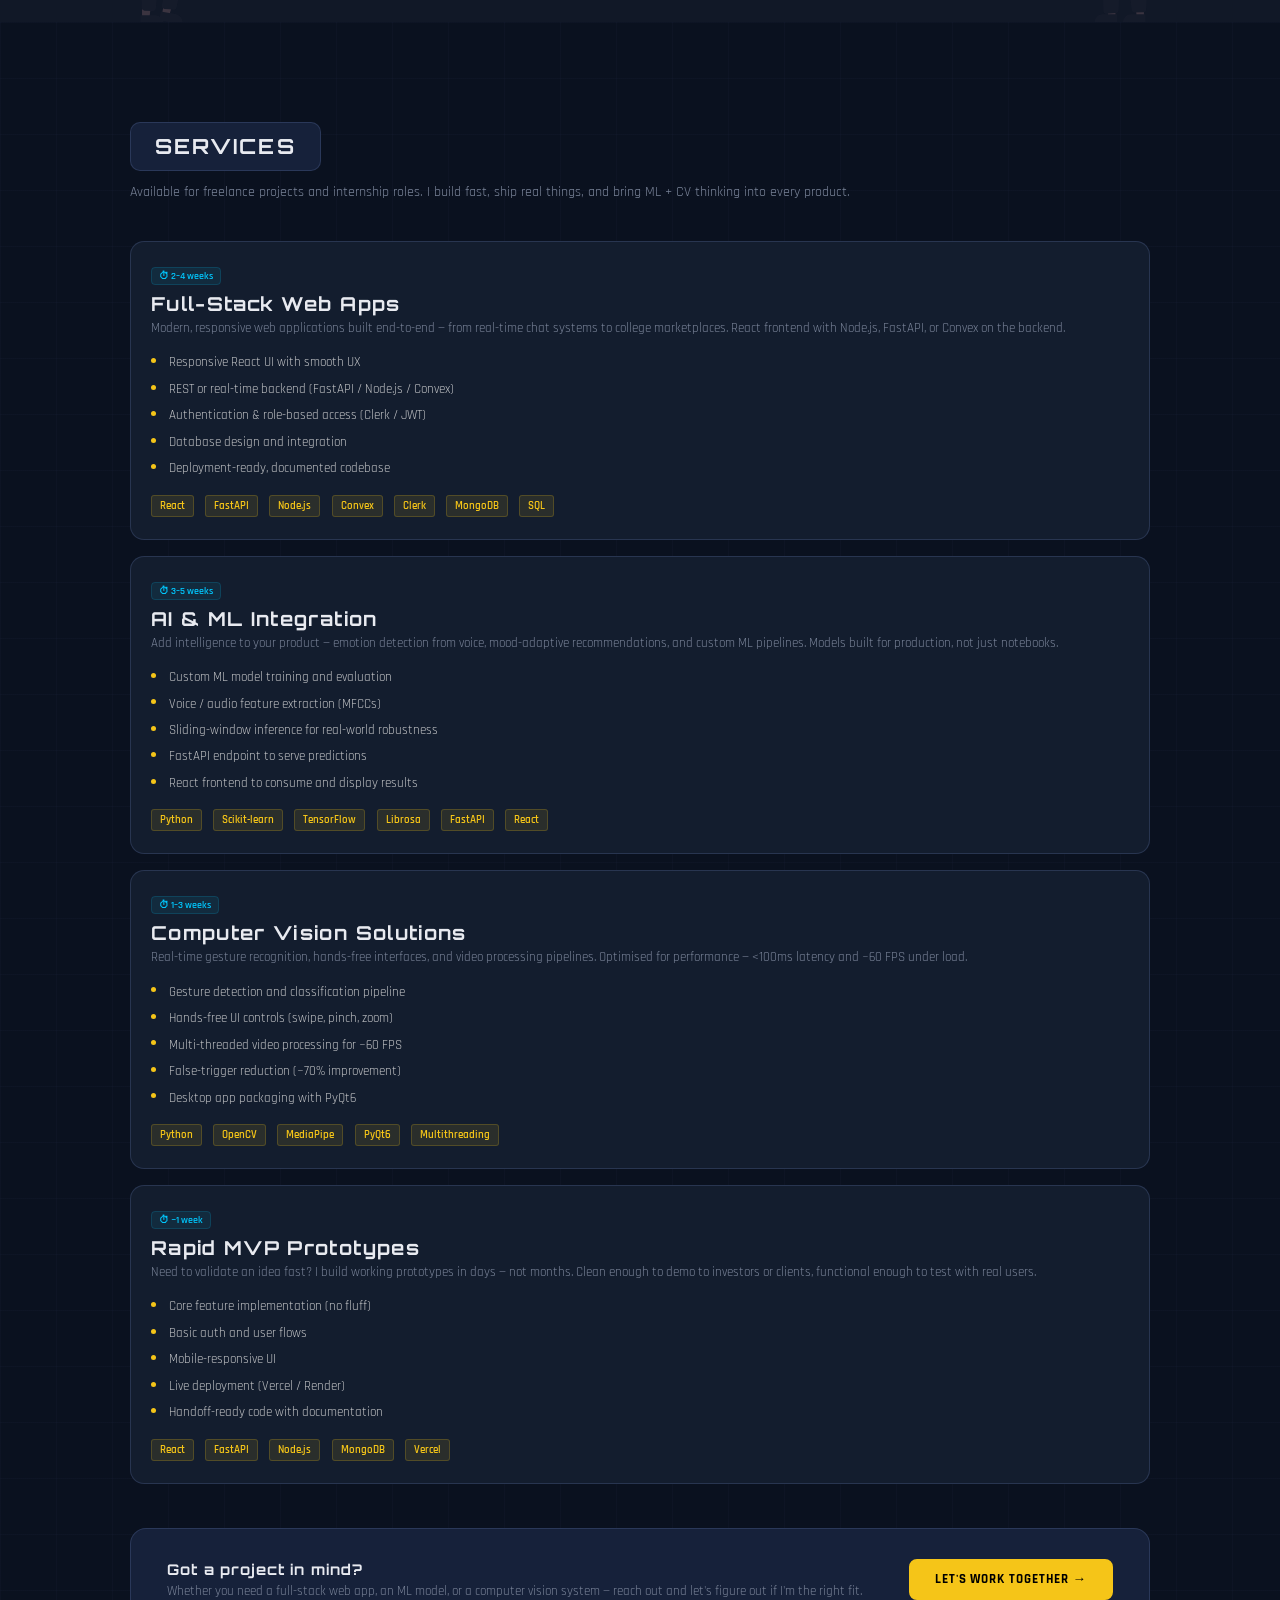
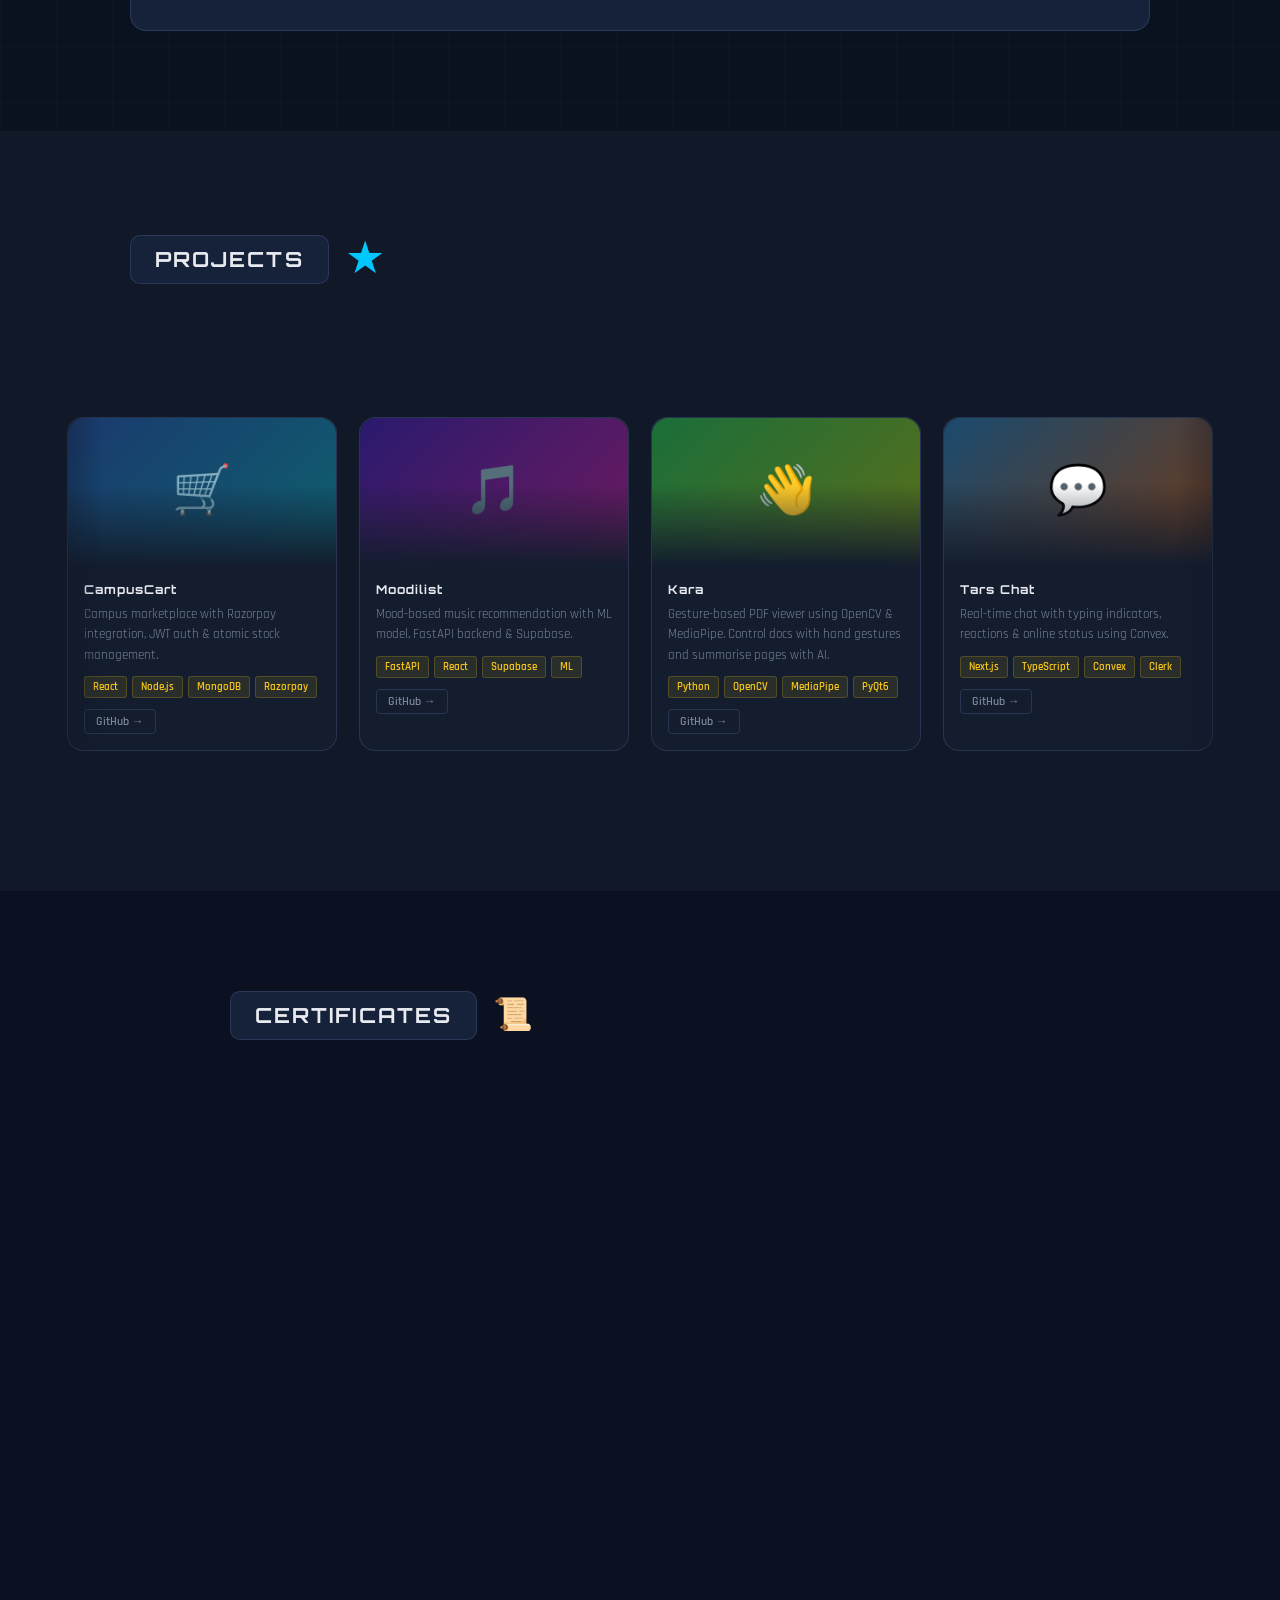
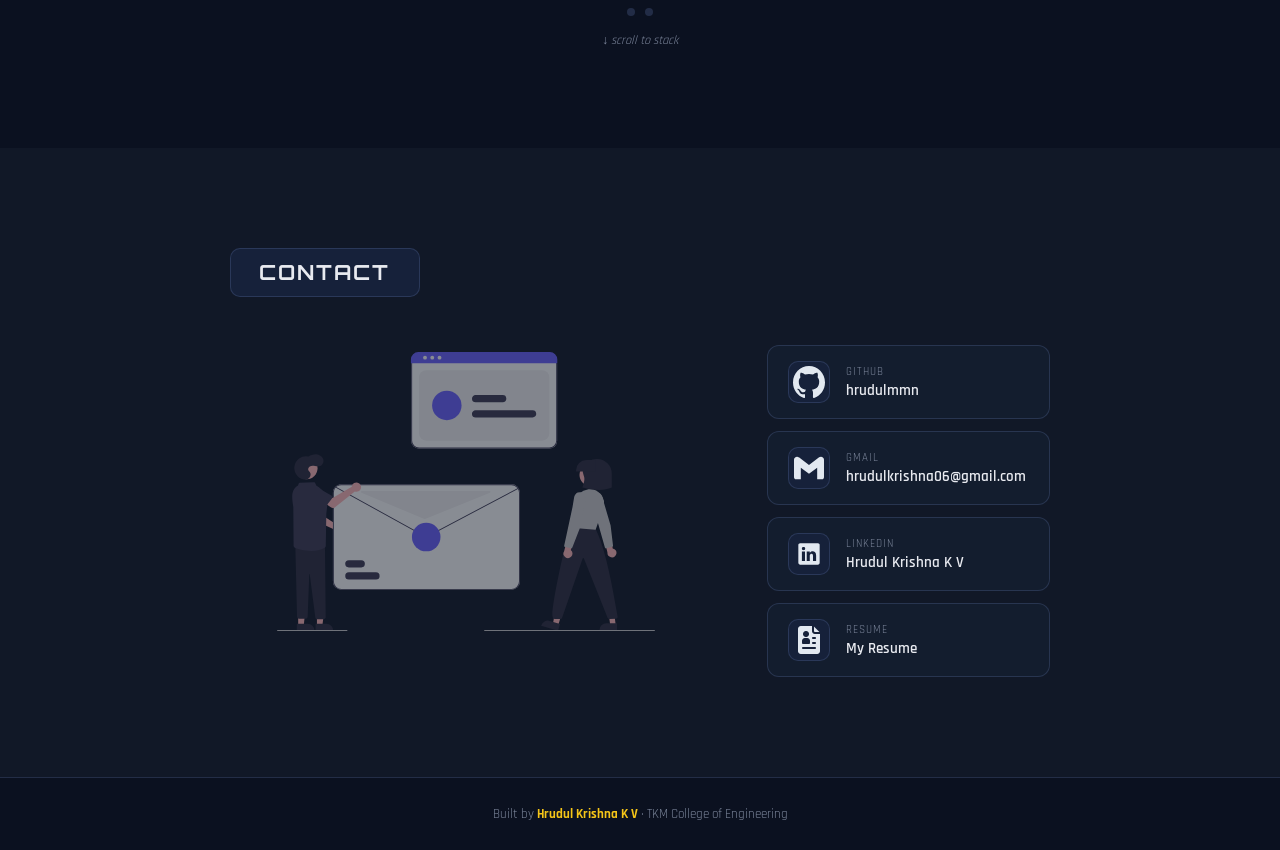
==== commit c744eb02: "Added services section" ====
--- a/portfolio/index.html
+++ b/portfolio/index.html
@@ -15,6 +15,7 @@
   <link rel="stylesheet" href="css/projects.css"/>
   <link rel="stylesheet" href="css/certificates.css"/>
   <link rel="stylesheet" href="css/contact.css"/>
+  <link rel="stylesheet" href="css/services.css"/>
 </head>
 <body>
 
@@ -28,6 +29,7 @@
     <div class="nav-links">
       <a href="#hero"         class="active">Home</a>
       <a href="#about">About</a>
+      <a href="#services">Services</a>
       <a href="#projects">Projects</a>
       <a href="#certificates">Certificates</a>
       <a href="#contact">Contact</a>
@@ -41,6 +43,7 @@
   <div class="mobnav" id="mobnav">
     <a href="#hero"         class="active">Home</a>
       <a href="#about">About</a>
+      <a href="#services">Services</a>
       <a href="#projects">Projects</a>
       <a href="#certificates">Certificates</a>
       <a href="#contact">Contact</a>
@@ -165,6 +168,39 @@
     </div>
   </section>
 
+  <!-- ═══ SERVICES ═══ -->
+<section id="services">
+  <div class="serv-inner">
+
+    <!-- Header -->
+    <div class="serv-header reveal">
+      <div class="serv-title-box"><span>SERVICES</span></div>
+      <span style="font-size:2rem;"></span>
+    </div>
+    <p class="serv-subtitle reveal">
+      Available for freelance projects and internship roles.
+      I build fast, ship real things, and bring ML + CV thinking into every product.
+    </p>
+
+    <!-- Filter tabs -->
+
+    <!-- Cards — built by services.js -->
+    <div class="serv-grid reveal" id="servGrid"></div>
+
+    <!-- CTA strip -->
+    <div class="serv-cta reveal">
+      <div class="serv-cta-text">
+        <h3>Got a project in mind?</h3>
+        <p>
+          Whether you need a full-stack web app, an ML model, or a computer vision
+          system — reach out and let's figure out if I'm the right fit.
+        </p>
+      </div>
+      <a href="#contact" class="serv-cta-btn">Let's Work Together →</a>
+    </div>
+
+  </div>
+</section>
 
   <!-- Projects -->
   <section id="projects">
@@ -249,6 +285,7 @@
   <script src="js/projects.js"></script>
   <script src="js/certificates.js"></script>
   <script src="js/nav.js"></script>
+  <script src="js/services.js"></script>
 
 </body>
 </html>
--- a/portfolio/css/projects.css
+++ b/portfolio/css/projects.css
@@ -2,7 +2,7 @@
    PROJECTS
 ══════════════════════════════════════════ */
 #projects {
-  background: var(--bg);
+  background: var(--surface);
   padding: 100px 0;
   overflow-x: hidden; /* prevent horizontal overflow from stream */
 }
--- a/portfolio/css/certificates.css
+++ b/portfolio/css/certificates.css
@@ -1,6 +1,6 @@
 /* ── CERTIFICATES ── */
 #certificates {
-  background: var(--surface);
+  background: var(--bg);
   padding: 100px 0;
 }
 
--- a/portfolio/css/contact.css
+++ b/portfolio/css/contact.css
@@ -1,6 +1,6 @@
 /* ── CONTACT ── */
 #contact {
-  background:var(--bg);
+  background:var(--surface);
   padding:100px 0;
 }
 
@@ -34,13 +34,8 @@
 
 .cont-cards { display:flex; flex-direction:column; gap:12px; }
 
-.citem {
-  display:flex; align-items:center; gap:16px;
-  padding:16px 22px; background:var(--card);
-  border:1px solid var(--border); border-radius:12px;
-  text-decoration:none; color:var(--text);
-  transition:all .25s; cursor:none;
-}
+.citem{display:flex;align-items:center;gap:16px;padding:15px 20px;background:var(--card);border:1px solid var(--border);border-radius:12px;text-decoration:none;color:var(--text);transition:all .25s;cursor:none;}
+
 .citem img{
   max-width: 80%;
   max-height: 80%;
@@ -76,5 +71,16 @@
   #contact{padding: 70px 0;}
   .cont-grid{grid-template-columns: 1fr;gap:20px;justify-content: center;}
   .citem{padding: 14px 20px;}
-  .cont-inner{text-align: center;}
+  .cont-title-box {
+    display: block;        /* makes margin:auto work */
+    text-align: center;    /* centers the text inside */
+    margin-left: auto;
+    margin-right: auto;
+    width: fit-content;    /* shrinks to content so auto margins center it */
+  }
+
+  /* Explicitly lock clabel to left so inheritance doesn't affect it */
+  .clabel {
+    text-align: left;
+  }
 }
--- a/portfolio/css/services.css
+++ b/portfolio/css/services.css
@@ -0,0 +1,207 @@
+/* ══════════════════════════════════════════
+   SERVICES — compact cards
+══════════════════════════════════════════ */
+#services {
+  background: #0a111f;
+  padding: 100px 0;
+  position: relative;
+  overflow: hidden;
+}
+#services::before {
+  content: '';
+  position: absolute; inset: 0;
+  background-image:
+    linear-gradient(rgba(90,110,160,.04) 1px, transparent 1px),
+    linear-gradient(90deg, rgba(90,110,160,.04) 1px, transparent 1px);
+  background-size: 56px 56px;
+  pointer-events: none;
+}
+
+.serv-inner {
+  max-width: 1100px;
+  margin: 0 auto;
+  padding: 0 40px;
+  position: relative;
+  z-index: 1;
+}
+
+.serv-header {
+  display: flex; align-items: center; gap: 16px;
+  margin-bottom: 12px;
+}
+.serv-title-box {
+  background: var(--surface2); border: 1px solid var(--border);
+  border-radius: 10px; padding: 10px 24px;
+}
+.serv-title-box span {
+  font-family: 'Orbitron', monospace;
+  font-size: 1.3rem; font-weight: 700; letter-spacing: .1em;
+}
+.serv-subtitle {
+  color: var(--muted); font-size: .85rem;
+  margin-bottom: 40px;
+}
+
+/* ── TABS ── */
+.serv-tabs {
+  display: flex; gap: 8px;
+  margin-bottom: 32px; flex-wrap: wrap;
+}
+.serv-tab {
+  padding: 6px 16px; border-radius: 20px;
+  font-family: 'Rajdhani', sans-serif;
+  font-size: .76rem; font-weight: 700; letter-spacing: .06em;
+  text-transform: uppercase;
+  border: 1px solid var(--border);
+  background: transparent; color: var(--muted);
+  cursor: pointer; transition: all .2s;
+}
+.serv-tab:hover { color: var(--text); border-color: var(--accent2); }
+.serv-tab.active { background: var(--accent); color: #000; border-color: var(--accent); }
+
+/* ── GRID — 3 cols desktop ── */
+.serv-grid {
+  display: grid;
+  gap: 16px;
+}
+
+/* ── COMPACT CARD ── */
+.serv-card {
+  background: var(--card);
+  border: 1px solid var(--border);
+  border-radius: 14px;
+  padding: 22px 20px;
+  position: relative;
+  transition: border-color .25s, transform .25s, box-shadow .25s;
+  display: none;
+  overflow: hidden;
+}
+.serv-card.visible { display: block; animation: fadeUp .35s ease both; }
+.serv-card:hover {
+  border-color: var(--accent2);
+  transform: translateY(-4px);
+  box-shadow: 0 16px 40px rgba(0,200,255,.1);
+}
+/* top accent bar */
+.serv-card::before {
+  content: '';
+  position: absolute; top: 0; left: 0; right: 0; height: 2px;
+  background: var(--accent);
+  transform: scaleX(0); transform-origin: left;
+  transition: transform .3s;
+}
+.serv-card:hover::before { transform: scaleX(1); }
+
+/* Icon + name row */
+.serv-card-top {
+  display: flex; align-items: center; gap: 12px;
+  margin-bottom: 10px;
+}
+.serv-icon { font-size: 1.6rem; flex-shrink: 0; }
+.serv-name {
+  font-family: 'Orbitron', monospace;
+  font-size: 1.2rem; font-weight: 700;
+  letter-spacing: .07em; color: var(--text);
+  line-height: 1.4;
+  margin-top: 6px;
+}
+
+/* One-line description */
+.serv-desc {
+  font-size: .8rem; color: var(--muted);
+  line-height: 1.6; margin-bottom: 14px;
+}
+
+/* ── LIST — multiline bullet fix ── */
+.serv-list {
+  list-style: none;
+  display: flex;
+  flex-direction: column;
+  gap: 6px;
+  padding: 0;
+  margin: 0;
+}
+.serv-list li {
+  display: grid;
+  grid-template-columns: 10px 1fr;
+  gap: 8px;
+  align-items: start;
+  font-size: .8rem;
+  color: rgba(227, 227, 227, 0.838);
+  line-height: 1.6;
+  text-align: justify;
+}
+.serv-list li::before {
+  content: '';
+  width: 5px; height: 5px;
+  border-radius: 50%;
+  background: var(--accent);
+  margin-top: 0.45em;
+  flex-shrink: 0;
+}
+
+/* Tags */
+.serv-tags { display: flex; flex-wrap: wrap; gap: 0.7rem; padding-top: 16px; }
+.serv-tag {
+  font-size: .67rem;
+  padding: 3px 8px;
+  border-radius: 3px;
+  background: rgba(245,197,24,.1);
+  color: var(--accent);
+  border: 1px solid rgba(245,197,24,.2);
+  font-weight: 600;
+}
+.delivery {
+  background: rgba(0,200,255,.08);
+  font-size: .62rem;
+  padding: 2px 7px;
+  border-radius: 4px;
+  font-weight: 600;
+  color: var(--accent2);
+  border: 1px solid rgba(0,200,255,.15);
+}
+
+/* ── CTA ── */
+.serv-cta {
+  margin-top: 44px;
+  background: var(--surface2); border: 1px solid var(--border);
+  border-radius: 16px; padding: 30px 36px;
+  display: flex; align-items: center;
+  justify-content: space-between; gap: 20px; flex-wrap: wrap;
+}
+.serv-cta-text h3 {
+  font-family: 'Orbitron', monospace;
+  font-size: .92rem; font-weight: 700;
+  letter-spacing: .06em; margin-bottom: 4px;
+}
+.serv-cta-text p { font-size: .8rem; color: var(--muted); }
+.serv-cta-btn {
+  padding: 10px 24px; background: var(--accent); color: #000;
+  border: 2px solid var(--accent); border-radius: 8px;
+  font-family: 'Rajdhani', sans-serif; font-size: .84rem;
+  font-weight: 700; letter-spacing: .07em; text-transform: uppercase;
+  text-decoration: none; transition: all .25s; white-space: nowrap; cursor: none;
+}
+.serv-cta-btn:hover { background: transparent; color: var(--accent); }
+
+/* ── MOBILE ── */
+@media (max-width: 768px) {
+  #services { padding: 70px 6px; }
+  .serv-inner { padding: 0 20px; }
+  .serv-title-box span { font-size: 1.1rem; }
+  .serv-grid { grid-template-columns: 1fr; gap: 12px; }
+  .serv-cta { padding: 22px 20px; flex-direction: column; align-items: flex-start; }
+  .serv-cta-btn { width: 100%; text-align: center; }
+  .serv-title-box {
+    display: block;
+    text-align: center;
+    margin-left: auto;
+    margin-right: auto;
+    width: fit-content;
+  }
+}
+
+@media (min-width: 769px) and (max-width: 1024px) {
+  .serv-inner { padding: 0 28px; }
+  .serv-grid { grid-template-columns: repeat(2, 1fr); }
+}
